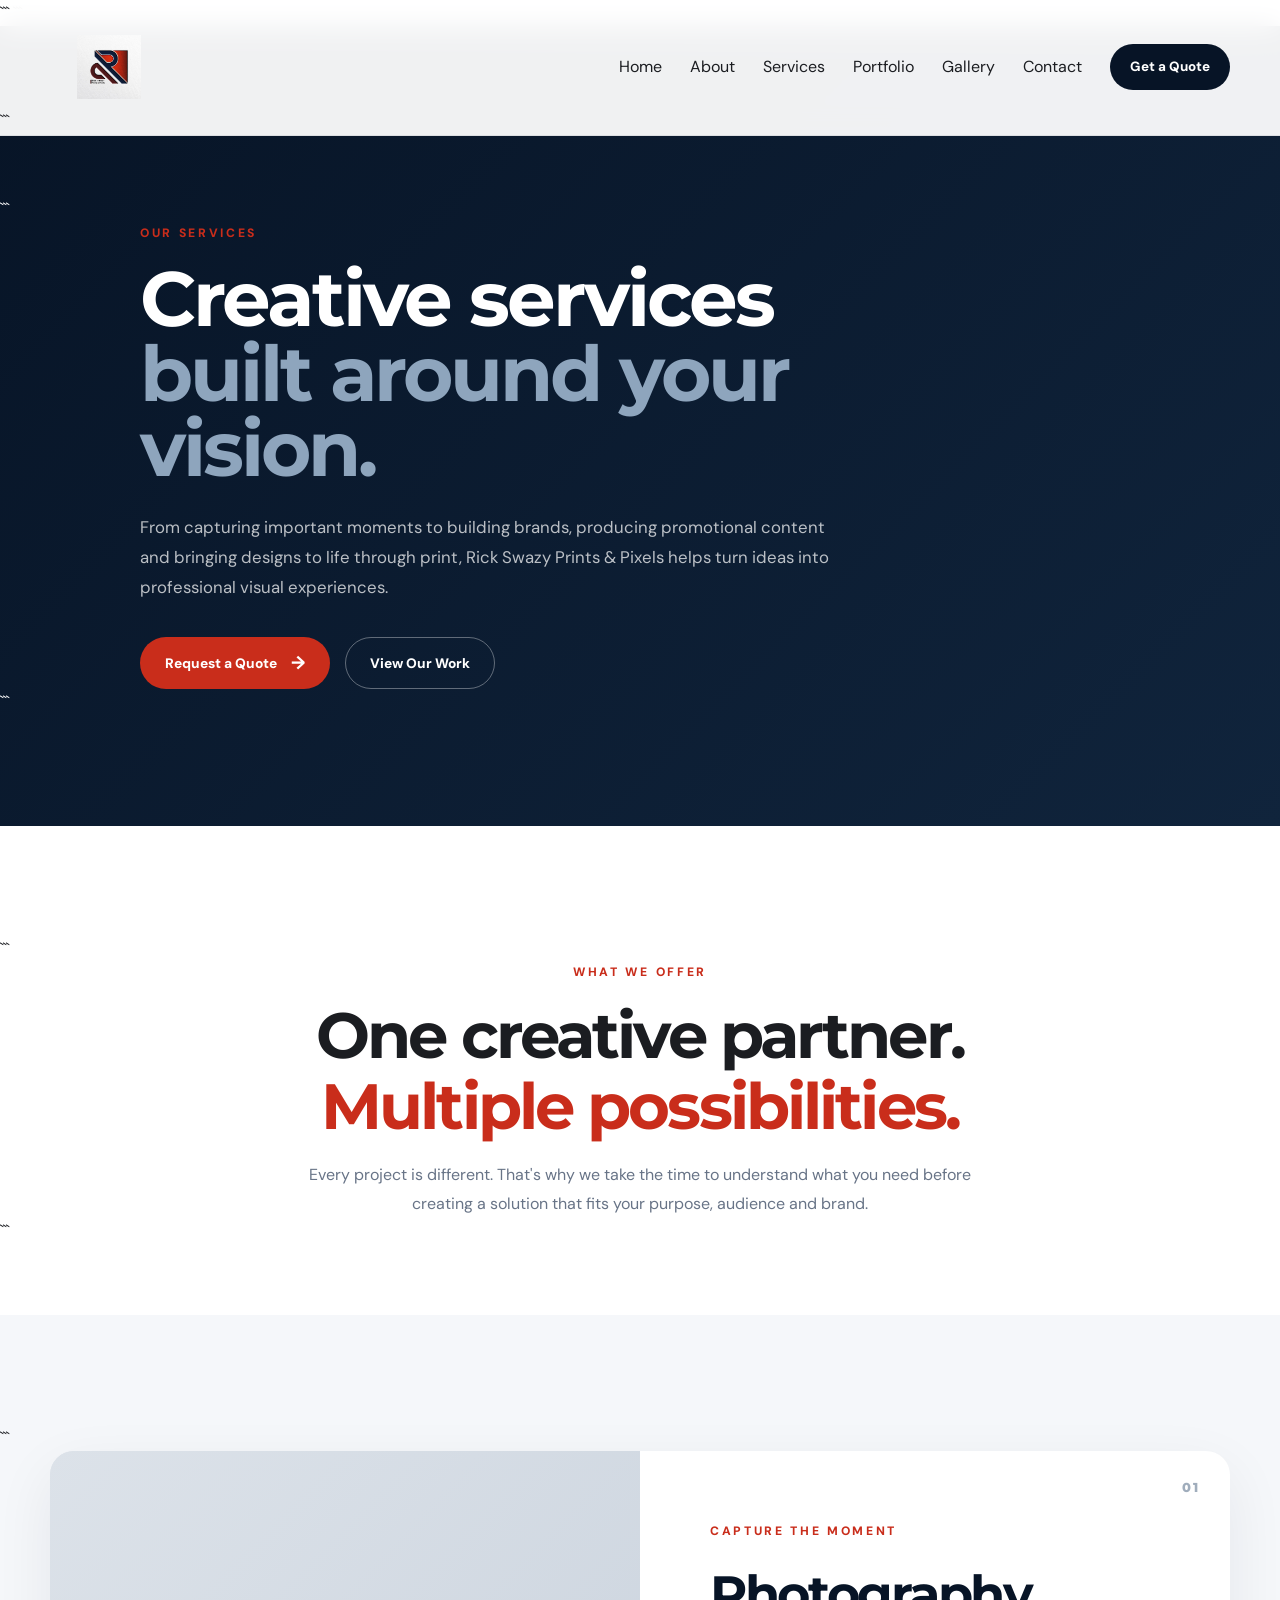
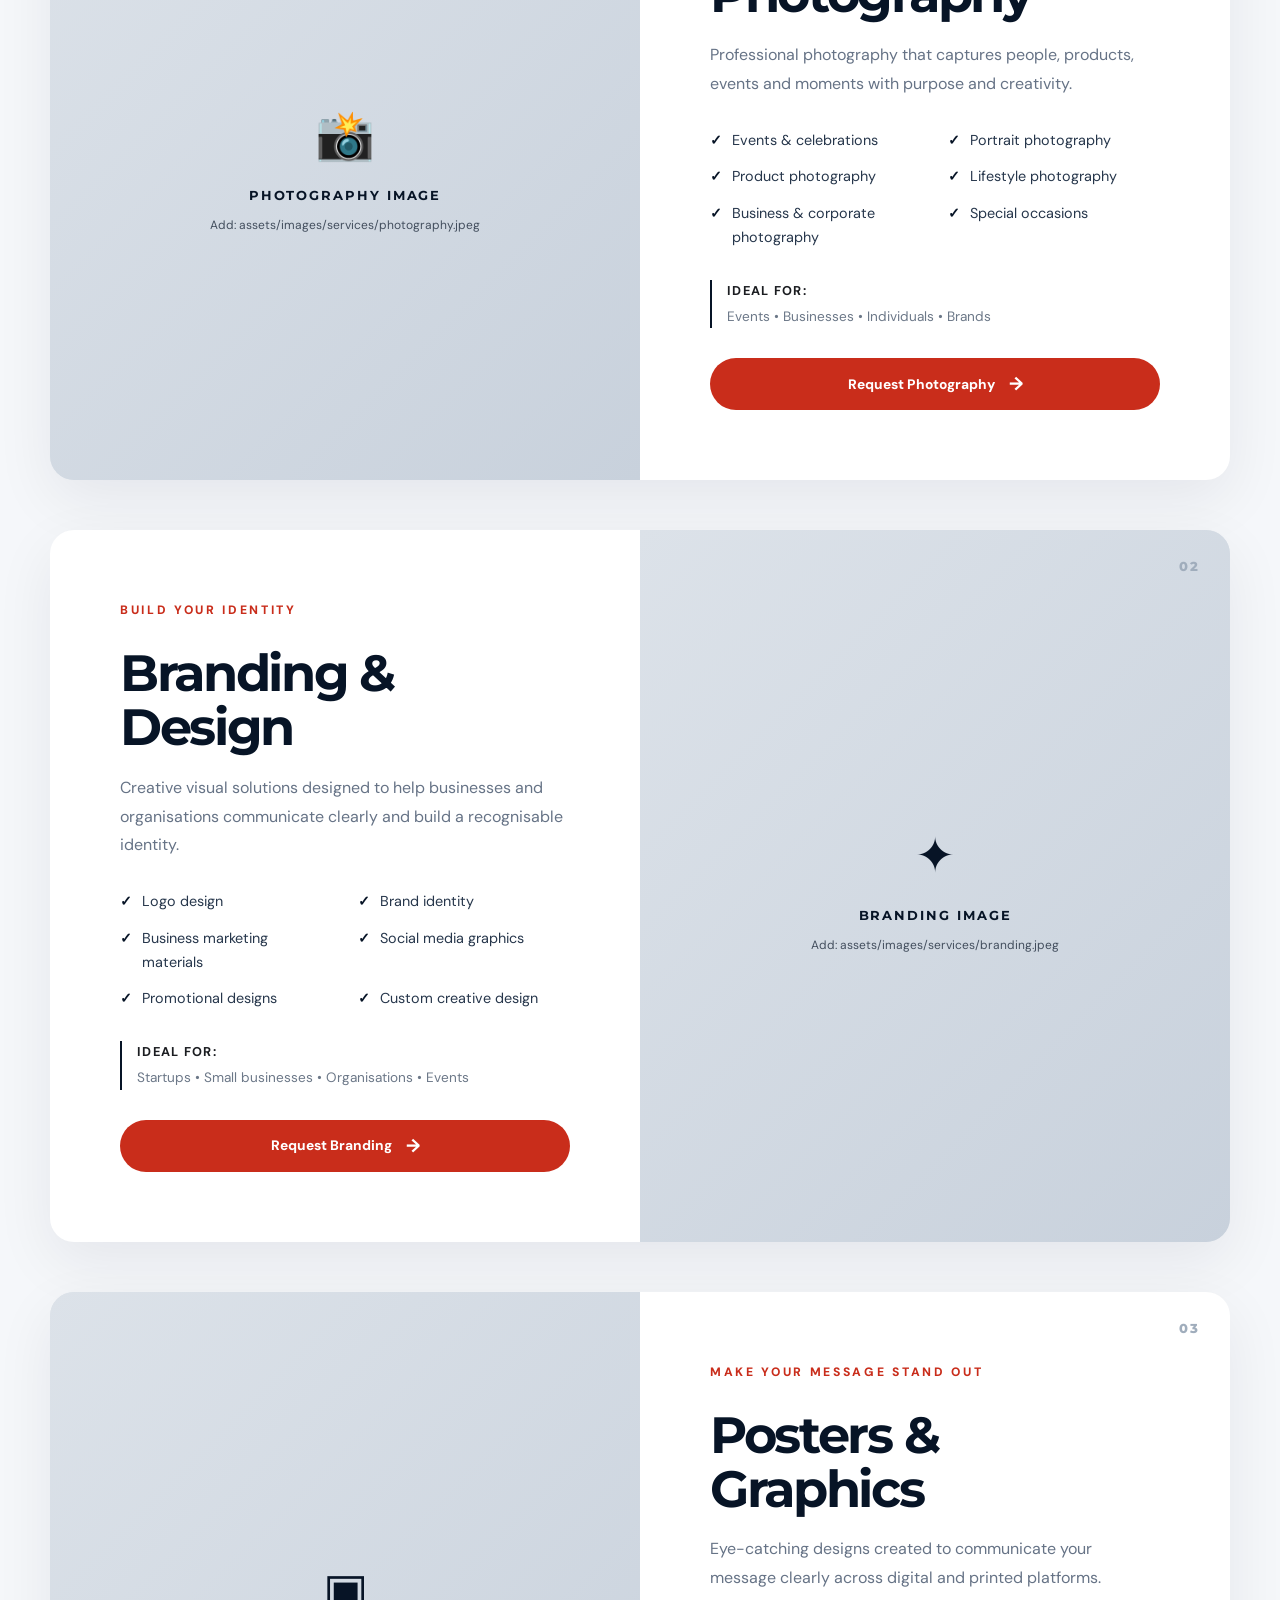
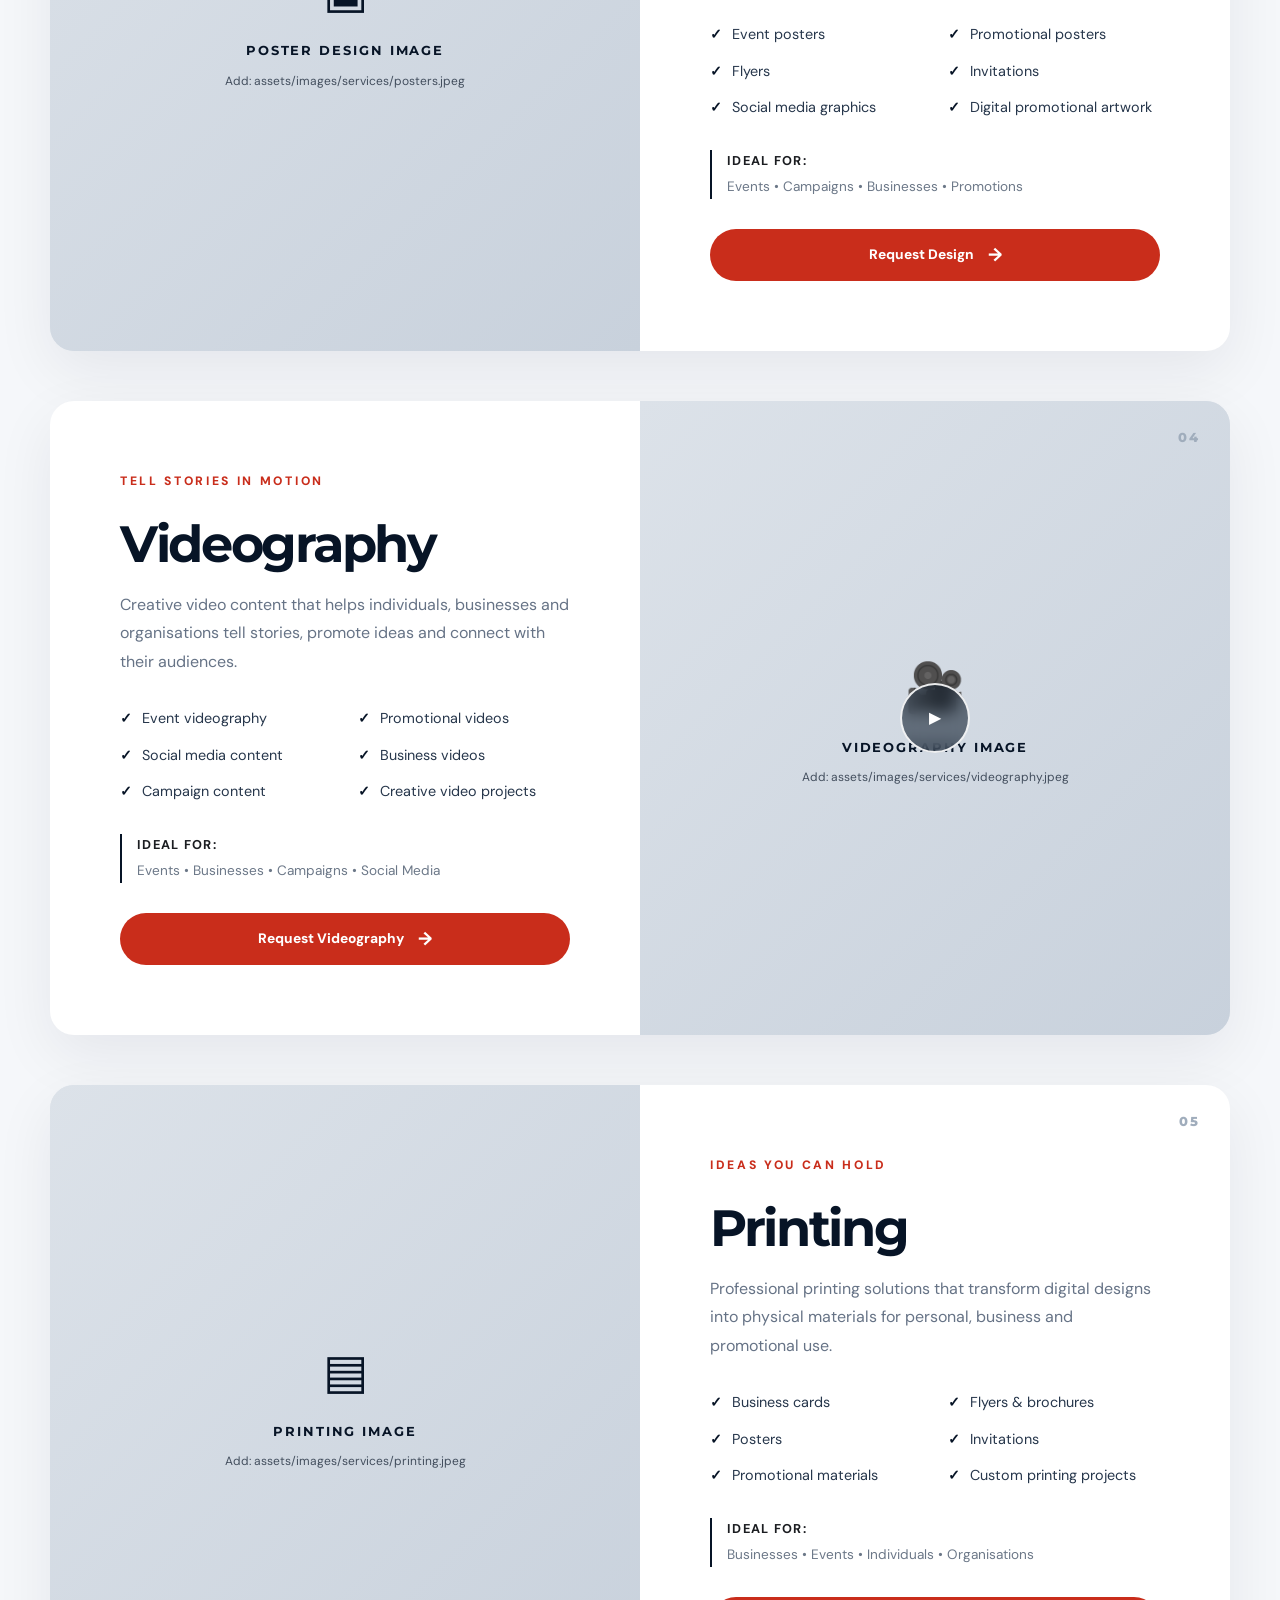
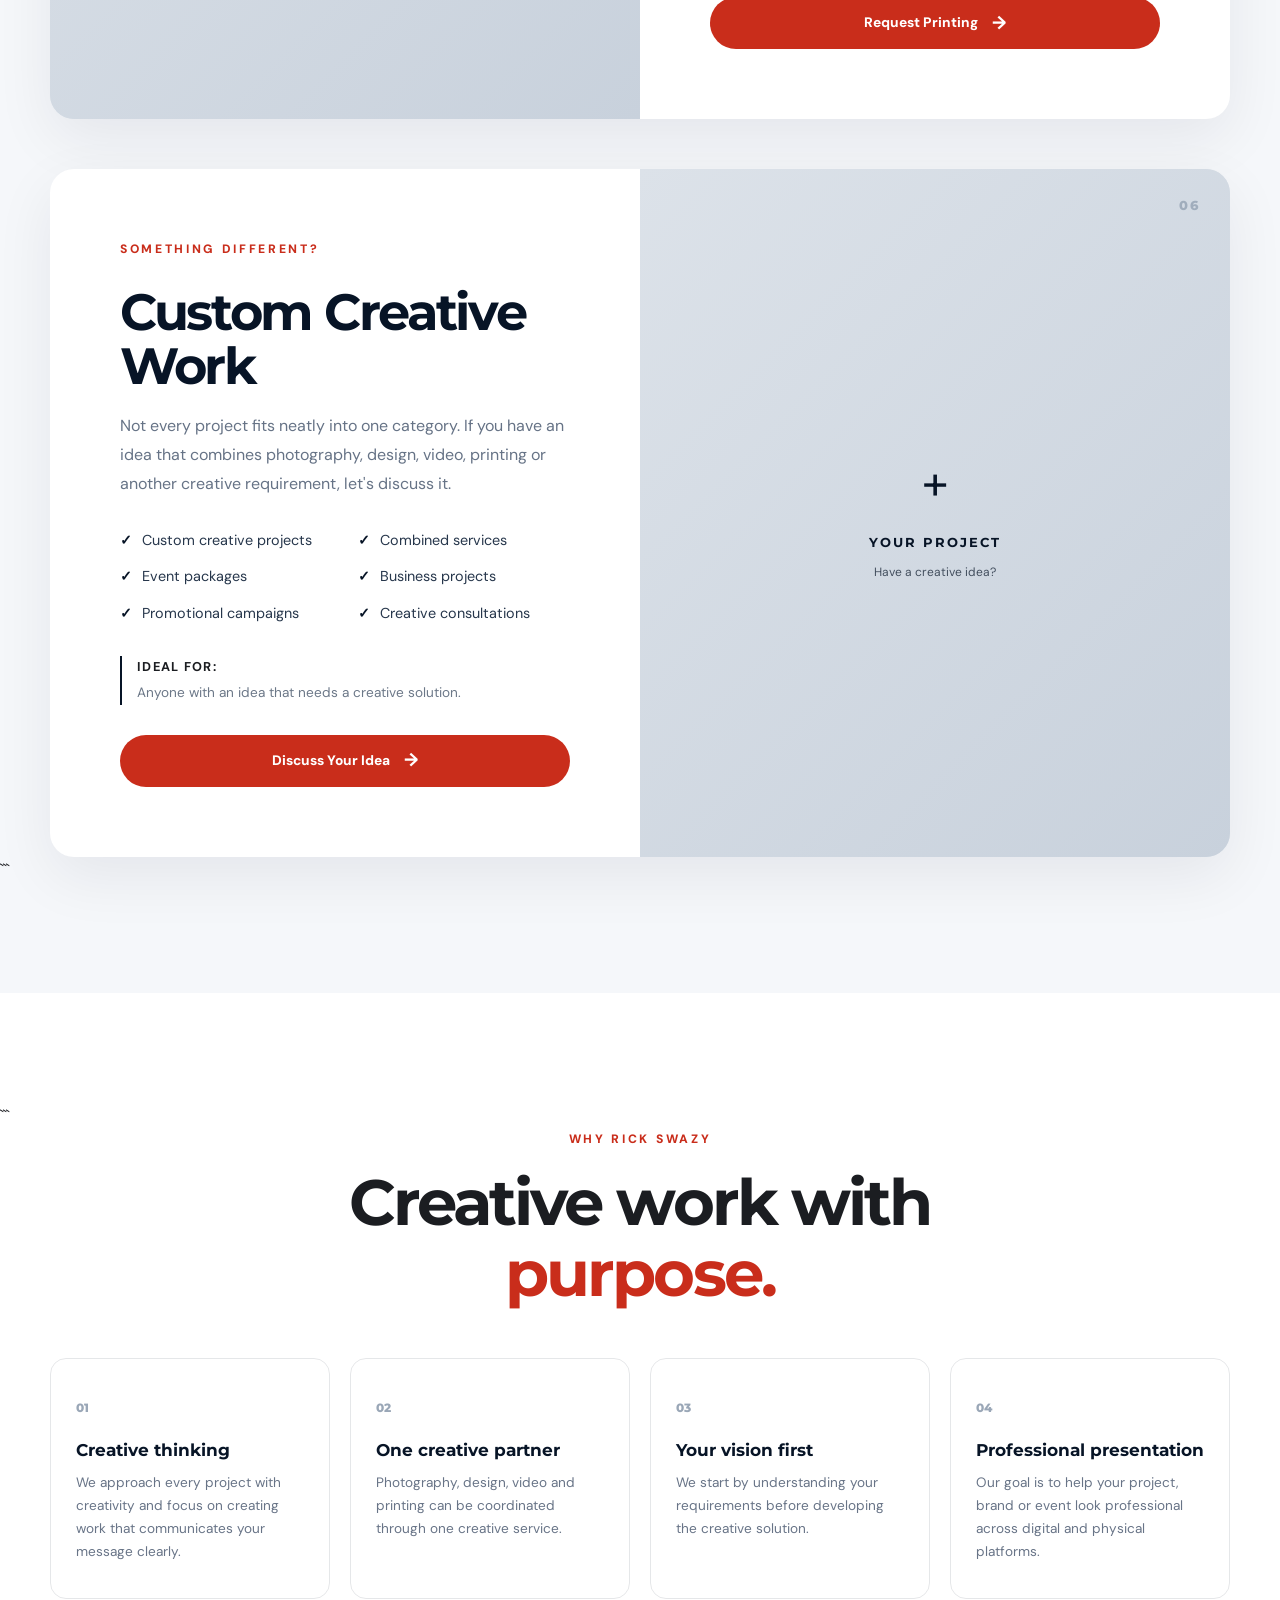
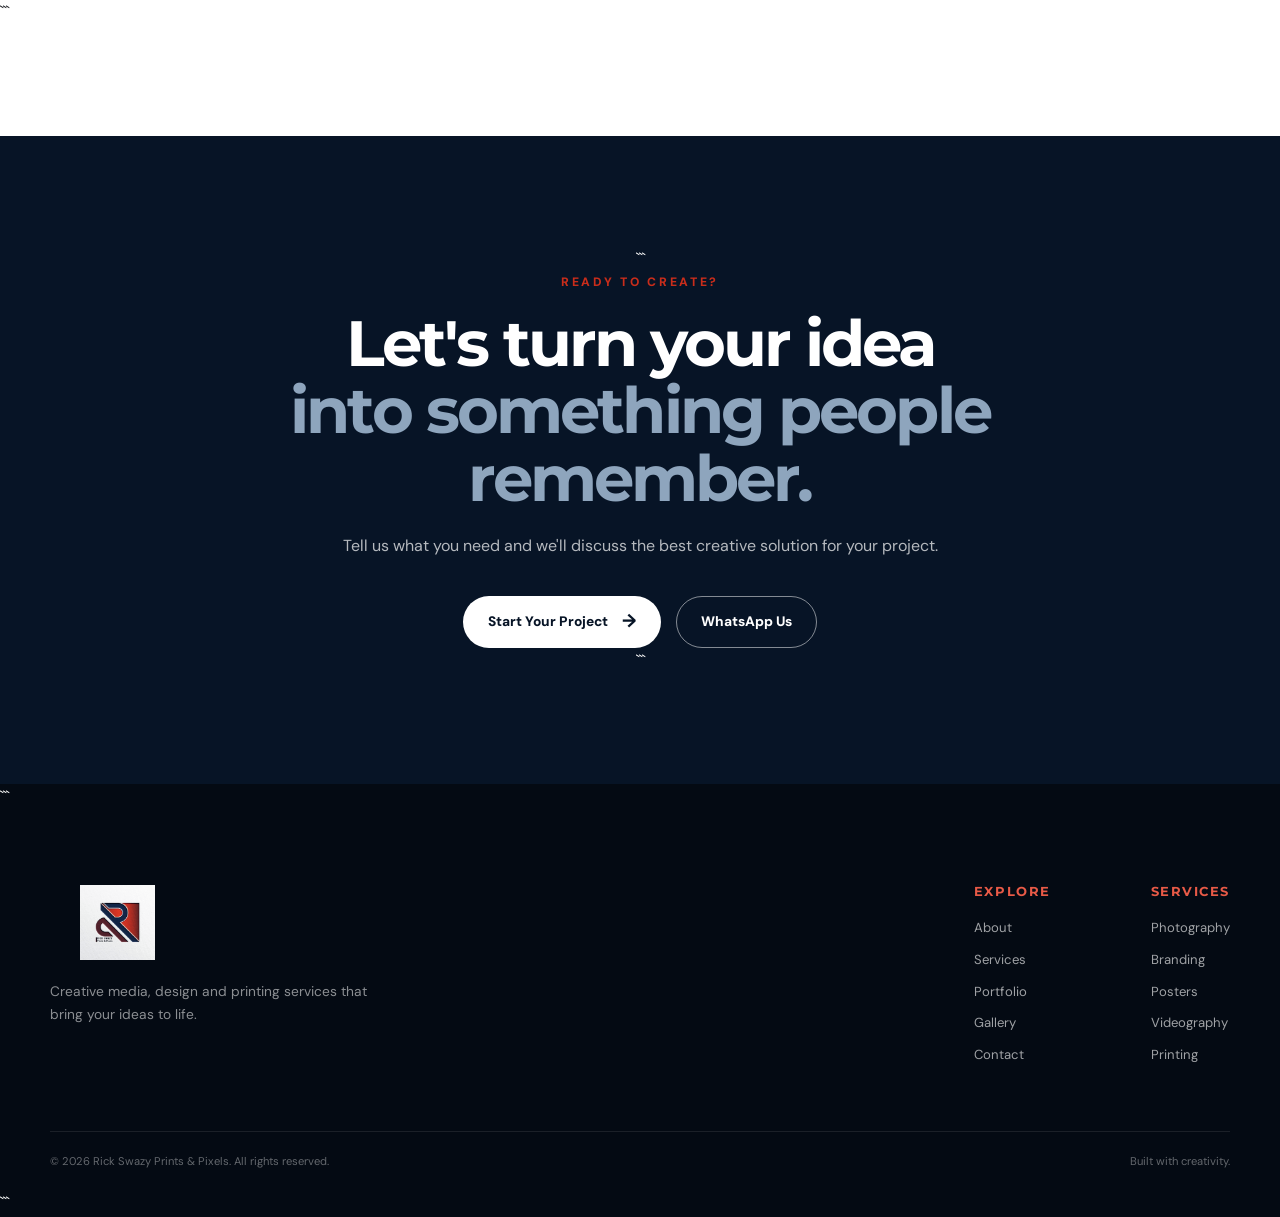
==== services.html @ 6136f41d "Initial Rick Swazy Prints and Pixels website" ====
<!DOCTYPE html>

<html lang="en">

<head>

```
<meta charset="UTF-8">

<meta name="viewport"
      content="width=device-width, initial-scale=1.0">

<meta name="description"
      content="Explore Rick Swazy Prints & Pixels photography, branding, graphic design, videography and professional printing services.">

<meta name="theme-color"
      content="#071426">

<title>
    Services | Rick Swazy Prints & Pixels
</title>


<link rel="preconnect"
      href="https://fonts.googleapis.com">

<link rel="preconnect"
      href="https://fonts.gstatic.com"
      crossorigin>


<link href="https://fonts.googleapis.com/css2?family=DM+Sans:wght@400;500;600;700&family=Montserrat:wght@500;600;700;800&display=swap"
      rel="stylesheet">


<link rel="stylesheet"
      href="../css/style.css">

<link rel="stylesheet"
      href="../css/responsive.css">

<link rel="stylesheet"
      href="../css/services.css">
```

</head>

<body>

<!-- =====================================================
     HEADER
====================================================== -->

<header class="site-header"
        id="siteHeader">

```
<div class="container nav-container">


    <a href="../index.html"
       class="brand"
       aria-label="Rick Swazy Prints and Pixels home">

        <img src="../assets/logo/rick-swazy-logo.jpg"
             alt="Rick Swazy Prints & Pixels logo">

    </a>


    <button class="menu-toggle"
            id="menuToggle"
            aria-label="Open navigation menu"
            aria-expanded="false"
            aria-controls="mainNav">

        <span></span>
        <span></span>
        <span></span>

    </button>


    <nav class="main-nav"
         id="mainNav">

        <a href="../index.html">
            Home
        </a>

        <a href="../index.html#about">
            About
        </a>

        <a href="services.html"
           class="active">
            Services
        </a>

        <a href="../index.html#portfolio">
            Portfolio
        </a>

        <a href="gallery.html">
            Gallery
        </a>

        <a href="../index.html#contact">
            Contact
        </a>

        <a href="../index.html#contact"
           class="nav-cta">
            Get a Quote
        </a>

    </nav>

</div>
```

</header>

<main>

<!-- =====================================================
     SERVICES HERO
====================================================== -->

<section class="services-page-hero">

```
<div class="container">

    <p class="eyebrow">
        OUR SERVICES
    </p>


    <h1>
        Creative services
        <span>built around your vision.</span>
    </h1>


    <p>
        From capturing important moments to building brands,
        producing promotional content and bringing designs
        to life through print, Rick Swazy Prints & Pixels
        helps turn ideas into professional visual experiences.
    </p>


    <div class="services-hero-actions">

        <a href="../index.html#contact"
           class="btn btn-primary">

            Request a Quote

            <span>→</span>

        </a>


        <a href="../index.html#portfolio"
           class="btn btn-outline">

            View Our Work

        </a>

    </div>

</div>
```

</section>

<!-- =====================================================
     SERVICES INTRO
====================================================== -->

<section class="services-intro section-padding">

```
<div class="container">

    <div class="section-heading centered reveal">

        <p class="eyebrow">
            WHAT WE OFFER
        </p>

        <h2>
            One creative partner.
            <span>Multiple possibilities.</span>
        </h2>

        <p class="services-intro-text">

            Every project is different. That's why we take the
            time to understand what you need before creating a
            solution that fits your purpose, audience and brand.

        </p>

    </div>

</div>
```

</section>

<!-- =====================================================
     DETAILED SERVICES
====================================================== -->

<section class="detailed-services section-padding">

```
<div class="container">


    <!-- =================================================
         PHOTOGRAPHY
    ================================================== -->

    <article class="detailed-service reveal"
             id="photography">

        <div class="detailed-service-image image-placeholder-box">

            <img src="../assets/images/services/photography.jpeg"
                 alt="Rick Swazy photography service"
                 onerror="this.style.display='none'; this.parentElement.classList.add('show-placeholder');">


            <div class="service-image-placeholder">

                <span>
                    📸
                </span>

                <strong>
                    PHOTOGRAPHY IMAGE
                </strong>

                <small>
                    Add: assets/images/services/photography.jpeg
                </small>

            </div>

        </div>


        <div class="detailed-service-content">

            <span class="service-number">
                01
            </span>


            <p class="eyebrow">
                CAPTURE THE MOMENT
            </p>


            <h2>
                Photography
            </h2>


            <p class="service-lead">
                Professional photography that captures
                people, products, events and moments with
                purpose and creativity.
            </p>


            <div class="service-features">

                <div>
                    <span>✓</span>
                    Events & celebrations
                </div>

                <div>
                    <span>✓</span>
                    Portrait photography
                </div>

                <div>
                    <span>✓</span>
                    Product photography
                </div>

                <div>
                    <span>✓</span>
                    Lifestyle photography
                </div>

                <div>
                    <span>✓</span>
                    Business & corporate photography
                </div>

                <div>
                    <span>✓</span>
                    Special occasions
                </div>

            </div>


            <div class="service-examples">

                <strong>
                    Ideal for:
                </strong>

                <span>
                    Events • Businesses • Individuals • Brands
                </span>

            </div>


            <a href="../index.html#contact"
               class="btn btn-primary service-request"
               data-service="Photography">

                Request Photography

                <span>→</span>

            </a>

        </div>

    </article>


    <!-- =================================================
         BRANDING
    ================================================== -->

    <article class="detailed-service detailed-service-reverse reveal"
             id="branding">

        <div class="detailed-service-image image-placeholder-box">

            <img src="../assets/images/services/branding.jpeg"
                 alt="Rick Swazy branding and design service"
                 onerror="this.style.display='none'; this.parentElement.classList.add('show-placeholder');">


            <div class="service-image-placeholder">

                <span>
                    ✦
                </span>

                <strong>
                    BRANDING IMAGE
                </strong>

                <small>
                    Add: assets/images/services/branding.jpeg
                </small>

            </div>

        </div>


        <div class="detailed-service-content">

            <span class="service-number">
                02
            </span>


            <p class="eyebrow">
                BUILD YOUR IDENTITY
            </p>


            <h2>
                Branding & Design
            </h2>


            <p class="service-lead">

                Creative visual solutions designed to help
                businesses and organisations communicate
                clearly and build a recognisable identity.

            </p>


            <div class="service-features">

                <div>
                    <span>✓</span>
                    Logo design
                </div>

                <div>
                    <span>✓</span>
                    Brand identity
                </div>

                <div>
                    <span>✓</span>
                    Business marketing materials
                </div>

                <div>
                    <span>✓</span>
                    Social media graphics
                </div>

                <div>
                    <span>✓</span>
                    Promotional designs
                </div>

                <div>
                    <span>✓</span>
                    Custom creative design
                </div>

            </div>


            <div class="service-examples">

                <strong>
                    Ideal for:
                </strong>

                <span>
                    Startups • Small businesses • Organisations • Events
                </span>

            </div>


            <a href="../index.html#contact"
               class="btn btn-primary service-request"
               data-service="Branding & Design">

                Request Branding

                <span>→</span>

            </a>

        </div>

    </article>


    <!-- =================================================
         POSTERS
    ================================================== -->

    <article class="detailed-service reveal"
             id="posters">

        <div class="detailed-service-image image-placeholder-box">

            <img src="../assets/images/services/posters.jpeg"
                 alt="Rick Swazy poster and graphic design service"
                 onerror="this.style.display='none'; this.parentElement.classList.add('show-placeholder');">


            <div class="service-image-placeholder">

                <span>
                    ▣
                </span>

                <strong>
                    POSTER DESIGN IMAGE
                </strong>

                <small>
                    Add: assets/images/services/posters.jpeg
                </small>

            </div>

        </div>


        <div class="detailed-service-content">

            <span class="service-number">
                03
            </span>


            <p class="eyebrow">
                MAKE YOUR MESSAGE STAND OUT
            </p>


            <h2>
                Posters & Graphics
            </h2>


            <p class="service-lead">

                Eye-catching designs created to communicate
                your message clearly across digital and
                printed platforms.

            </p>


            <div class="service-features">

                <div>
                    <span>✓</span>
                    Event posters
                </div>

                <div>
                    <span>✓</span>
                    Promotional posters
                </div>

                <div>
                    <span>✓</span>
                    Flyers
                </div>

                <div>
                    <span>✓</span>
                    Invitations
                </div>

                <div>
                    <span>✓</span>
                    Social media graphics
                </div>

                <div>
                    <span>✓</span>
                    Digital promotional artwork
                </div>

            </div>


            <div class="service-examples">

                <strong>
                    Ideal for:
                </strong>

                <span>
                    Events • Campaigns • Businesses • Promotions
                </span>

            </div>


            <a href="../index.html#contact"
               class="btn btn-primary service-request"
               data-service="Posters & Graphics">

                Request Design

                <span>→</span>

            </a>

        </div>

    </article>


    <!-- =================================================
         VIDEOGRAPHY
    ================================================== -->

    <article class="detailed-service detailed-service-reverse reveal"
             id="videography">

        <div class="detailed-service-image image-placeholder-box">

            <img src="../assets/images/services/videography.jpeg"
                 alt="Rick Swazy videography service"
                 onerror="this.style.display='none'; this.parentElement.classList.add('show-placeholder');">


            <div class="service-image-placeholder">

                <span>
                    🎥
                </span>

                <strong>
                    VIDEOGRAPHY IMAGE
                </strong>

                <small>
                    Add: assets/images/services/videography.jpeg
                </small>

            </div>


            <div class="service-video-badge">
                ▶
            </div>

        </div>


        <div class="detailed-service-content">

            <span class="service-number">
                04
            </span>


            <p class="eyebrow">
                TELL STORIES IN MOTION
            </p>


            <h2>
                Videography
            </h2>


            <p class="service-lead">

                Creative video content that helps individuals,
                businesses and organisations tell stories,
                promote ideas and connect with their audiences.

            </p>


            <div class="service-features">

                <div>
                    <span>✓</span>
                    Event videography
                </div>

                <div>
                    <span>✓</span>
                    Promotional videos
                </div>

                <div>
                    <span>✓</span>
                    Social media content
                </div>

                <div>
                    <span>✓</span>
                    Business videos
                </div>

                <div>
                    <span>✓</span>
                    Campaign content
                </div>

                <div>
                    <span>✓</span>
                    Creative video projects
                </div>

            </div>


            <div class="service-examples">

                <strong>
                    Ideal for:
                </strong>

                <span>
                    Events • Businesses • Campaigns • Social Media
                </span>

            </div>


            <a href="../index.html#contact"
               class="btn btn-primary service-request"
               data-service="Videography">

                Request Videography

                <span>→</span>

            </a>

        </div>

    </article>


    <!-- =================================================
         PRINTING
    ================================================== -->

    <article class="detailed-service reveal"
             id="printing">

        <div class="detailed-service-image image-placeholder-box">

            <img src="../assets/images/services/printing.jpeg"
                 alt="Rick Swazy professional printing service"
                 onerror="this.style.display='none'; this.parentElement.classList.add('show-placeholder');">


            <div class="service-image-placeholder">

                <span>
                    ▤
                </span>

                <strong>
                    PRINTING IMAGE
                </strong>

                <small>
                    Add: assets/images/services/printing.jpeg
                </small>

            </div>

        </div>


        <div class="detailed-service-content">

            <span class="service-number">
                05
            </span>


            <p class="eyebrow">
                IDEAS YOU CAN HOLD
            </p>


            <h2>
                Printing
            </h2>


            <p class="service-lead">

                Professional printing solutions that transform
                digital designs into physical materials for
                personal, business and promotional use.

            </p>


            <div class="service-features">

                <div>
                    <span>✓</span>
                    Business cards
                </div>

                <div>
                    <span>✓</span>
                    Flyers & brochures
                </div>

                <div>
                    <span>✓</span>
                    Posters
                </div>

                <div>
                    <span>✓</span>
                    Invitations
                </div>

                <div>
                    <span>✓</span>
                    Promotional materials
                </div>

                <div>
                    <span>✓</span>
                    Custom printing projects
                </div>

            </div>


            <div class="service-examples">

                <strong>
                    Ideal for:
                </strong>

                <span>
                    Businesses • Events • Individuals • Organisations
                </span>

            </div>


            <a href="../index.html#contact"
               class="btn btn-primary service-request"
               data-service="Printing">

                Request Printing

                <span>→</span>

            </a>

        </div>

    </article>


    <!-- =================================================
         CUSTOM CREATIVE
    ================================================== -->

    <article class="detailed-service detailed-service-reverse reveal"
             id="custom">

        <div class="detailed-service-image image-placeholder-box">

            <div class="service-image-placeholder permanent">

                <span>
                    +
                </span>

                <strong>
                    YOUR PROJECT
                </strong>

                <small>
                    Have a creative idea?
                </small>

            </div>

        </div>


        <div class="detailed-service-content">

            <span class="service-number">
                06
            </span>


            <p class="eyebrow">
                SOMETHING DIFFERENT?
            </p>


            <h2>
                Custom Creative Work
            </h2>


            <p class="service-lead">

                Not every project fits neatly into one category.
                If you have an idea that combines photography,
                design, video, printing or another creative
                requirement, let's discuss it.

            </p>


            <div class="service-features">

                <div>
                    <span>✓</span>
                    Custom creative projects
                </div>

                <div>
                    <span>✓</span>
                    Combined services
                </div>

                <div>
                    <span>✓</span>
                    Event packages
                </div>

                <div>
                    <span>✓</span>
                    Business projects
                </div>

                <div>
                    <span>✓</span>
                    Promotional campaigns
                </div>

                <div>
                    <span>✓</span>
                    Creative consultations
                </div>

            </div>


            <div class="service-examples">

                <strong>
                    Ideal for:
                </strong>

                <span>
                    Anyone with an idea that needs a creative solution.
                </span>

            </div>


            <a href="../index.html#contact"
               class="btn btn-primary service-request"
               data-service="Custom Creative Work">

                Discuss Your Idea

                <span>→</span>

            </a>

        </div>

    </article>

</div>
```

</section>

<!-- =====================================================
     WHY CHOOSE US
====================================================== -->

<section class="service-benefits section-padding">

```
<div class="container">


    <div class="section-heading centered reveal">

        <p class="eyebrow">
            WHY RICK SWAZY
        </p>

        <h2>
            Creative work with
            <span>purpose.</span>
        </h2>

    </div>


    <div class="benefits-grid">


        <div class="benefit-card reveal">

            <span>
                01
            </span>

            <h3>
                Creative thinking
            </h3>

            <p>
                We approach every project with creativity
                and focus on creating work that communicates
                your message clearly.
            </p>

        </div>


        <div class="benefit-card reveal delay-1">

            <span>
                02
            </span>

            <h3>
                One creative partner
            </h3>

            <p>
                Photography, design, video and printing can
                be coordinated through one creative service.
            </p>

        </div>


        <div class="benefit-card reveal delay-2">

            <span>
                03
            </span>

            <h3>
                Your vision first
            </h3>

            <p>
                We start by understanding your requirements
                before developing the creative solution.
            </p>

        </div>


        <div class="benefit-card reveal delay-3">

            <span>
                04
            </span>

            <h3>
                Professional presentation
            </h3>

            <p>
                Our goal is to help your project, brand or
                event look professional across digital and
                physical platforms.
            </p>

        </div>

    </div>

</div>
```

</section>

<!-- =====================================================
     SERVICE CTA
====================================================== -->

<section class="service-final-cta">

```
<div class="container">

    <p class="eyebrow">
        READY TO CREATE?
    </p>

    <h2>
        Let's turn your idea
        <span>into something people remember.</span>
    </h2>

    <p>
        Tell us what you need and we'll discuss the best
        creative solution for your project.
    </p>


    <div class="service-final-actions">

        <a href="../index.html#contact"
           class="btn btn-light">

            Start Your Project

            <span>
                →
            </span>

        </a>


        <a href="https://wa.me/27712388484"
           class="btn btn-outline-light"
           target="_blank"
           rel="noopener noreferrer">

            WhatsApp Us

        </a>

    </div>

</div>
```

</section>

</main>

<!-- =====================================================
     FOOTER
====================================================== -->

<footer class="site-footer">

```
<div class="container footer-top">


    <div class="footer-brand">

        <img src="../assets/logo/rick-swazy-logo.jpg"
             alt="Rick Swazy Prints & Pixels logo">

        <p>
            Creative media, design and printing services
            that bring your ideas to life.
        </p>

    </div>


    <div class="footer-links">


        <div>

            <h4>
                Explore
            </h4>

            <a href="../index.html#about">
                About
            </a>

            <a href="services.html">
                Services
            </a>

            <a href="../index.html#portfolio">
                Portfolio
            </a>

            <a href="gallery.html">
                Gallery
            </a>

            <a href="../index.html#contact">
                Contact
            </a>

        </div>


        <div>

            <h4>
                Services
            </h4>

            <a href="#photography">
                Photography
            </a>

            <a href="#branding">
                Branding
            </a>

            <a href="#posters">
                Posters
            </a>

            <a href="#videography">
                Videography
            </a>

            <a href="#printing">
                Printing
            </a>

        </div>

    </div>

</div>


<div class="container footer-bottom">

    <p>
        ©
        <span id="currentYear"></span>
        Rick Swazy Prints & Pixels.
        All rights reserved.
    </p>

    <p>
        Built with creativity.
    </p>

</div>
```

</footer>

<!-- =====================================================
     JAVASCRIPT
====================================================== -->

<script src="../js/main.js"></script>

<script src="../js/services.js"></script>

</body>

</html>
---- css/style.css ----
/* =========================================================
   RICK SWAZY PRINTS & PIXELS
   Stage 1 — Main stylesheet
   ========================================================= */

:root {
    --navy: #071426;
    --navy-soft: #0d1f36;
    --red: #c92d1b;
    --red-bright: #e43a24;
    --burgundy: #5c1118;
    --white: #ffffff;
    --off-white: #f7f7f5;
    --light: #ececea;
    --text: #1b1d21;
    --muted: #69707a;
    --border: rgba(7, 20, 38, 0.12);
    --shadow: 0 18px 50px rgba(7, 20, 38, 0.10);
    --radius: 18px;
    --container: 1180px;
    --transition: 300ms ease;
}


/* =========================================================
   RESET
   ========================================================= */

* {
    margin: 0;
    padding: 0;
    box-sizing: border-box;
}

html {
    scroll-behavior: smooth;
    scroll-padding-top: 88px;
}

body {
    font-family: "DM Sans", sans-serif;
    color: var(--text);
    background: var(--white);
    line-height: 1.65;
    overflow-x: hidden;
}

body.menu-open {
    overflow: hidden;
}

a {
    color: inherit;
    text-decoration: none;
}

button,
input,
select,
textarea {
    font: inherit;
}

button {
    cursor: pointer;
}

img {
    display: block;
    max-width: 100%;
}

.container {
    width: min(calc(100% - 48px), var(--container));
    margin-inline: auto;
}

.section-padding {
    padding: 110px 0;
}


/* =========================================================
   TYPOGRAPHY
   ========================================================= */

.eyebrow {
    color: var(--red);
    font-size: 0.76rem;
    font-weight: 800;
    letter-spacing: 0.22em;
    text-transform: uppercase;
    margin-bottom: 18px;
}

h1,
h2,
h3,
h4 {
    font-family: "Montserrat", sans-serif;
    line-height: 1.1;
}

h2 {
    font-size: clamp(2.2rem, 5vw, 4rem);
    letter-spacing: -0.045em;
}

h2 span,
h1 span {
    color: var(--red);
}


/* =========================================================
   SCROLL REVEAL ANIMATION
   ========================================================= */

.reveal {
    opacity: 0;
    transform: translateY(24px);
    transition: opacity 700ms ease, transform 700ms ease;
}

.reveal.visible {
    opacity: 1;
    transform: translateY(0);
}

.delay-1 {
    transition-delay: 100ms;
}

.delay-2 {
    transition-delay: 200ms;
}

.delay-3 {
    transition-delay: 300ms;
}

.delay-4 {
    transition-delay: 400ms;
}


/* =========================================================
   HEADER
   ========================================================= */

.site-header {
    position: fixed;
    inset: 0 0 auto;
    z-index: 1000;
    background: rgba(255, 255, 255, 0.94);
    backdrop-filter: blur(14px);
    border-bottom: 1px solid rgba(7, 20, 38, 0.08);
    transition: box-shadow var(--transition);
}

.site-header.scrolled {
    box-shadow: 0 8px 30px rgba(7, 20, 38, 0.08);
}

.nav-container {
    min-height: 82px;
    display: flex;
    align-items: center;
    justify-content: space-between;
    gap: 28px;
}

.brand img {
    width: 118px;
    height: 64px;
    object-fit: contain;
    mix-blend-mode: multiply;
}

.main-nav {
    display: flex;
    align-items: center;
    gap: 28px;
}

.nav-link {
    position: relative;
    font-size: 0.88rem;
    font-weight: 700;
    color: var(--navy);
}

.nav-link::after {
    content: "";
    position: absolute;
    left: 0;
    bottom: -8px;
    width: 0;
    height: 2px;
    background: var(--red);
    transition: width var(--transition);
}

.nav-link:hover::after,
.nav-link.active::after {
    width: 100%;
}

.nav-cta {
    background: var(--navy);
    color: var(--white);
    padding: 12px 20px;
    border-radius: 999px;
    font-size: 0.84rem;
    font-weight: 800;
    transition: transform var(--transition), background var(--transition);
}

.nav-cta:hover {
    background: var(--red);
    transform: translateY(-2px);
}

.menu-toggle {
    display: none;
    width: 44px;
    height: 44px;
    border: 0;
    background: transparent;
}

.menu-toggle span {
    display: block;
    width: 25px;
    height: 2px;
    margin: 5px auto;
    background: var(--navy);
    transition: var(--transition);
}


/* =========================================================
   HERO
   ========================================================= */

.hero {
    min-height: 100vh;
    min-height: 100svh;
    position: relative;
    display: flex;
    align-items: center;
    overflow: hidden;
    color: var(--white);

    background:
        radial-gradient(
            circle at 85% 30%,
            rgba(201, 45, 27, 0.30),
            transparent 28%
        ),
        radial-gradient(
            circle at 72% 80%,
            rgba(92, 17, 24, 0.40),
            transparent 30%
        ),
        linear-gradient(
            120deg,
            #040a13 0%,
            #071426 52%,
            #0e2039 100%
        );
}


/* Hero image container */
.hero-image-placeholder {
    position: absolute;
    inset: 0;
    z-index: 0;
    overflow: hidden;
}

.hero-image-placeholder .hero-image {
    width: 100%;
    height: 100%;
    max-width: none;
    object-fit: cover;
    object-position: center;
}


/* Hero image dark overlay */
.hero-image-placeholder::after {
    content: "";
    position: absolute;
    inset: 0;

    background:
        linear-gradient(
            90deg,
            rgba(4, 10, 19, 0.94) 0%,
            rgba(7, 20, 38, 0.78) 45%,
            rgba(7, 20, 38, 0.45) 100%
        );
}


/* Hero fallback background */
.hero-image-placeholder.show-placeholder {
    background:
        radial-gradient(
            circle at 80% 30%,
            rgba(201, 45, 27, 0.30),
            transparent 28%
        ),
        radial-gradient(
            circle at 70% 80%,
            rgba(92, 17, 24, 0.40),
            transparent 30%
        ),
        linear-gradient(
            120deg,
            #040a13 0%,
            #071426 55%,
            #0e2039 100%
        );
}


/* Placeholder content */
.image-placeholder-content {
    display: none;
}

.hero-image-placeholder.show-placeholder
.image-placeholder-content {
    position: absolute;
    inset: 0;
    z-index: 2;

    display: flex;
    flex-direction: column;
    align-items: center;
    justify-content: center;

    gap: 10px;

    color: rgba(255, 255, 255, 0.35);
    text-align: center;
    pointer-events: none;
}

.image-placeholder-icon {
    font-size: 2.5rem;
    opacity: 0.7;
}

.image-placeholder-content strong {
    font-family: "Montserrat", sans-serif;
    font-size: 0.8rem;
    letter-spacing: 0.16em;
}

.image-placeholder-content small {
    font-size: 0.7rem;
    color: rgba(255, 255, 255, 0.45);
}


/* Hero grid decoration */
.hero::before {
    content: "";
    position: absolute;
    inset: 0;

    background-image:
        linear-gradient(
            rgba(255,255,255,0.025) 1px,
            transparent 1px
        ),
        linear-gradient(
            90deg,
            rgba(255,255,255,0.025) 1px,
            transparent 1px
        );

    background-size: 55px 55px;

    mask-image: linear-gradient(
        to right,
        black,
        transparent
    );

    z-index: 1;
}


/* Hero circular decoration */
.hero-overlay {
    position: absolute;
    width: 48vw;
    height: 48vw;
    right: -15vw;
    top: 10%;

    border: 1px solid rgba(255,255,255,0.08);
    border-radius: 50%;

    box-shadow:
        0 0 0 80px rgba(255,255,255,0.015),
        0 0 0 160px rgba(255,255,255,0.01);

    z-index: 1;
}


/* Hero shapes */
.hero-shape {
    position: absolute;
    opacity: 0.9;
    transform: rotate(45deg);
    z-index: 1;
}

.hero-shape-one {
    width: 250px;
    height: 250px;
    right: 10%;
    bottom: -110px;

    background:
        linear-gradient(
            135deg,
            transparent 50%,
            rgba(201,45,27,0.25) 50%
        );
}

.hero-shape-two {
    width: 180px;
    height: 180px;
    right: 28%;
    top: 18%;

    border: 1px solid rgba(255,255,255,0.09);
}


/* Hero content */
.hero-content {
    position: relative;
    z-index: 2;
    padding-top: 70px;
    max-width: 780px;
}

.hero .eyebrow {
    color: #e85a47;
}

.hero h1 {
    font-size: clamp(3.3rem, 8vw, 7.2rem);
    letter-spacing: -0.065em;
    margin-bottom: 26px;
}

.hero h1 span {
    color: #e34a36;
}

.hero-text {
    max-width: 630px;
    color: rgba(255,255,255,0.74);
    font-size: clamp(1rem, 2vw, 1.18rem);
    margin-bottom: 36px;
}

.hero-actions {
    display: flex;
    flex-wrap: wrap;
    gap: 14px;
}


/* Buttons */
.btn {
    display: inline-flex;
    align-items: center;
    justify-content: center;
    gap: 14px;

    min-height: 52px;
    padding: 0 24px;

    border: 1px solid transparent;
    border-radius: 999px;

    font-size: 0.86rem;
    font-weight: 800;

    transition:
        transform var(--transition),
        background var(--transition),
        color var(--transition);
}

.btn span {
    font-size: 1.15rem;
    transition: transform var(--transition);
}

.btn:hover span {
    transform: translateX(4px);
}

.btn:hover {
    transform: translateY(-3px);
}

.btn-primary {
    background: var(--red);
    color: var(--white);
}

.btn-primary:hover {
    background: var(--red-bright);
}

.btn-outline {
    color: var(--white);
    border-color: rgba(255,255,255,0.35);
}

.btn-outline:hover {
    background: var(--white);
    color: var(--navy);
}


/* Hero services */
.hero-services {
    display: flex;
    flex-wrap: wrap;
    gap: 12px 24px;

    margin-top: 65px;

    color: rgba(255,255,255,0.54);
    font-size: 0.75rem;
    font-weight: 700;

    letter-spacing: 0.06em;
    text-transform: uppercase;
}

.hero-services span:not(:last-child)::after {
    content: "•";
    margin-left: 24px;
    color: var(--red);
}


/* Scroll indicator */
.scroll-indicator {
    position: absolute;
    z-index: 2;

    bottom: 32px;
    right: 42px;

    display: flex;
    align-items: center;
    gap: 12px;

    color: rgba(255,255,255,0.5);

    font-size: 0.72rem;
    text-transform: uppercase;
    letter-spacing: 0.16em;

    writing-mode: vertical-rl;
}

.scroll-indicator span {
    width: 1px;
    height: 55px;
    background: rgba(255,255,255,0.35);
}


/* =========================================================
   INTRO / ABOUT
   ========================================================= */

.intro {
    background: var(--white);
}

.two-column {
    display: grid;
    grid-template-columns: 0.9fr 1.1fr;
    gap: 100px;
    align-items: start;
}


/* About image */
.about-image-placeholder {
    position: relative;

    min-height: 500px;

    border-radius: var(--radius);
    overflow: hidden;

    background:
        linear-gradient(
            135deg,
            #071426,
            #c92d1b
        );
}

.about-image-placeholder img {
    width: 100%;
    height: 100%;
    min-height: 500px;
    object-fit: cover;
    object-position: center;
}

.about-image-placeholder.show-placeholder {
    display: flex;
    align-items: center;
    justify-content: center;
}

.about-image-placeholder.show-placeholder
.image-placeholder-content {
    display: flex;

    flex-direction: column;
    align-items: center;
    justify-content: center;

    gap: 10px;

    width: 100%;
    height: 100%;

    color: rgba(255,255,255,0.55);
    text-align: center;
}

.about-image-placeholder .image-placeholder-icon {
    font-size: 2.8rem;
}

.about-image-placeholder
.image-placeholder-content strong {
    color: var(--white);
}

.about-image-placeholder
.image-placeholder-content small {
    color: rgba(255,255,255,0.55);
}


/* About layout positioning */
.intro .about-image-placeholder {
    grid-column: 1;
    grid-row: 1 / span 2;
}

.intro .section-heading {
    grid-column: 2;
    grid-row: 1;
}

.intro .intro-copy {
    grid-column: 2;
    grid-row: 2;
}


.intro-copy {
    max-width: 650px;
    color: var(--muted);
    font-size: 1.05rem;
}

.intro-copy p + p {
    margin-top: 18px;
}

.intro-copy strong {
    color: var(--navy);
}

.text-link {
    display: inline-flex;
    align-items: center;
    gap: 12px;

    margin-top: 30px;

    color: var(--navy);
    font-weight: 800;

    border-bottom: 2px solid var(--red);
    padding-bottom: 5px;
}

.text-link span {
    color: var(--red);
}


/* =========================================================
   SERVICES
   ========================================================= */

.services {
    background: var(--off-white);
}

.section-top {
    display: flex;
    align-items: end;
    justify-content: space-between;

    gap: 50px;
    margin-bottom: 55px;
}

.section-description {
    max-width: 420px;
    color: var(--muted);
}

.services-grid {
    display: grid;
    grid-template-columns: repeat(3, 1fr);
    gap: 18px;
}

.service-card {
    position: relative;

    min-height: 340px;
    padding: 34px;

    background: var(--white);

    border: 1px solid var(--border);
    border-radius: var(--radius);

    overflow: hidden;

    transition:
        transform var(--transition),
        box-shadow var(--transition);
}

.service-card:hover {
    transform: translateY(-7px);
    box-shadow: var(--shadow);
}

.service-card.featured {
    background: var(--navy);
    color: var(--white);
}

.service-card-dark {
    background: var(--burgundy);
    color: var(--white);
}

.service-number {
    position: absolute;

    top: 26px;
    right: 30px;

    font-size: 0.72rem;
    font-weight: 800;

    color: var(--muted);
}

.service-card.featured .service-number,
.service-card-dark .service-number {
    color: rgba(255,255,255,0.45);
}

.service-icon {
    width: 50px;
    height: 50px;

    display: grid;
    place-items: center;

    margin-bottom: 55px;

    border-radius: 12px;

    background: rgba(201,45,27,0.10);
    color: var(--red);

    font-size: 1.25rem;
}

.service-card h3 {
    font-size: 1.35rem;
    margin-bottom: 12px;
}

.service-card p {
    color: var(--muted);
    font-size: 0.9rem;
}

.service-card.featured p,
.service-card-dark p {
    color: rgba(255,255,255,0.67);
}

.card-link {
    position: absolute;

    left: 34px;
    bottom: 30px;

    font-size: 0.78rem;
    font-weight: 800;
}

.card-link span {
    margin-left: 8px;
    color: var(--red);
}


/* =========================================================
   PORTFOLIO
   ========================================================= */

.portfolio {
    background: var(--white);
}

.portfolio-filters {
    display: flex;
    flex-wrap: wrap;
    gap: 9px;
    margin-bottom: 35px;
}

.filter-btn {
    border: 1px solid var(--border);

    background: var(--white);
    color: var(--muted);

    padding: 10px 17px;

    border-radius: 999px;

    font-size: 0.76rem;
    font-weight: 800;

    transition: var(--transition);
}

.filter-btn:hover,
.filter-btn.active {
    background: var(--navy);
    color: var(--white);
    border-color: var(--navy);
}


/* Portfolio grid */
.portfolio-grid {
    display: grid;
    grid-template-columns: 1.2fr 0.8fr 0.8fr;
    gap: 16px;
}

.portfolio-item {
    min-height: 300px;

    border-radius: var(--radius);
    overflow: hidden;

    transition:
        opacity 250ms ease,
        transform 250ms ease;
}

.portfolio-item.hidden {
    display: none;
}

.portfolio-large {
    grid-row: span 2;
    min-height: 616px;
}

.portfolio-wide {
    grid-column: span 2;
}


/* Portfolio placeholder */
.portfolio-placeholder {
    height: 100%;
    min-height: 300px;

    padding: 32px;

    display: flex;
    align-items: end;

    position: relative;

    color: var(--white);

    overflow: hidden;

    transition: transform 500ms ease;
}

.portfolio-item:hover .portfolio-placeholder {
    transform: scale(1.03);
}


/* =========================================================
   PORTFOLIO IMAGE SLOTS
   ========================================================= */

.portfolio-placeholder.image-slot {
    padding: 0;
    background: var(--navy);
}


/* Actual portfolio image */
.portfolio-placeholder.image-slot > img {
    position: absolute;

    inset: 0;

    width: 100%;
    height: 100%;
    max-width: none;

    object-fit: cover;
    object-position: center;

    transition: transform 500ms ease;
}

.portfolio-item:hover
.portfolio-placeholder.image-slot > img {
    transform: scale(1.05);
}


/* Portfolio image dark gradient */
.portfolio-placeholder.image-slot::before {
    z-index: 1;

    width: 100%;
    height: 100%;

    right: auto;
    top: auto;

    border: 0;

    transform: none;

    background:
        linear-gradient(
            to top,
            rgba(4,10,19,0.92) 0%,
            rgba(4,10,19,0.45) 45%,
            rgba(4,10,19,0.05) 100%
        );
}

/* Portfolio placeholder text */
.portfolio-placeholder.image-slot
.image-placeholder-content {
    position: absolute;

    inset: 0;

    z-index: 2;

    display: none;

    align-items: center;
    justify-content: center;

    flex-direction: column;

    gap: 8px;

    text-align: center;

    color: rgba(255,255,255,0.45);

    pointer-events: none;
}


/* Show placeholder when image is missing */
.portfolio-placeholder.image-slot.show-placeholder
.image-placeholder-content {
    display: flex;
}

.portfolio-placeholder.image-slot
.image-placeholder-content .image-placeholder-icon {
    font-size: 2.2rem;
}

.portfolio-placeholder.image-slot
.image-placeholder-content strong {
    font-family: "Montserrat", sans-serif;
    font-size: 0.75rem;
    letter-spacing: 0.15em;
}

.portfolio-placeholder.image-slot
.image-placeholder-content small {
    color: rgba(255,255,255,0.45);
}


/* Portfolio text overlay */
.portfolio-overlay {
    position: relative;
    z-index: 3;
}


/* Portfolio decorative shapes */
.portfolio-placeholder::before,
.portfolio-placeholder::after {
    content: "";

    position: absolute;

    border: 1px solid rgba(255,255,255,0.18);

    transform: rotate(45deg);
}

.portfolio-placeholder::before {
    width: 180px;
    height: 180px;

    right: -50px;
    top: -50px;
}

.portfolio-placeholder::after {
    width: 100px;
    height: 100px;

    right: 70px;
    bottom: -55px;
}


/* Keep old gradient placeholders working */
.portfolio-placeholder > div:first-child {
    position: relative;
    z-index: 2;
}

.portfolio-placeholder span {
    display: block;

    margin-bottom: 8px;

    font-size: 0.68rem;
    letter-spacing: 0.18em;
    font-weight: 800;

    opacity: 0.72;
}

.portfolio-placeholder strong {
    display: block;

    font-family: "Montserrat", sans-serif;

    font-size: clamp(1.5rem, 3vw, 2.2rem);

    line-height: 1.05;
    letter-spacing: -0.04em;
}


/* Original gradient classes */
.gradient-red {
    background:
        linear-gradient(
            135deg,
            #3d0b0a,
            #c92d1b
        );
}

.gradient-blue {
    background:
        linear-gradient(
            135deg,
            #071426,
            #1d466c
        );
}

.gradient-burgundy {
    background:
        linear-gradient(
            135deg,
            #3a0a12,
            #771d2a
        );
}

.gradient-dark {
    background:
        linear-gradient(
            135deg,
            #05070b,
            #273244
        );
}

.gradient-print {
    background:
        linear-gradient(
            120deg,
            #172334,
            #8c2118
        );
}

.gradient-photo {
    background:
        linear-gradient(
            135deg,
            #14100e,
            #8f3d2f
        );
}


/* Video play button */
.play-button {
    position: absolute;

    z-index: 4;

    top: 28px;
    right: 28px;

    width: 48px;
    height: 48px;

    display: grid;
    place-items: center;

    border: 1px solid rgba(255,255,255,0.35);
    border-radius: 50%;

    font-size: 0.8rem;
}

.portfolio-note {
    margin-top: 22px;

    text-align: center;

    color: var(--muted);

    font-size: 0.78rem;
}


/* =========================================================
   PROCESS
   ========================================================= */

.process {
    background: var(--off-white);
}

.centered {
    text-align: center;
    max-width: 760px;
    margin-inline: auto;
}

.process-grid {
    display: grid;
    grid-template-columns: repeat(4, 1fr);

    margin-top: 65px;

    border-top: 1px solid var(--border);
}

.process-step {
    position: relative;

    padding: 35px 25px 20px 0;
    margin-right: 25px;

    border-right: 1px solid var(--border);
}

.process-step:last-child {
    border-right: 0;
    margin-right: 0;
}

.process-step > span {
    display: block;

    color: var(--red);

    font-weight: 800;
    font-size: 0.78rem;

    margin-bottom: 35px;
}

.process-step h3 {
    font-size: 1.05rem;
    margin-bottom: 10px;
}

.process-step p {
    color: var(--muted);
    font-size: 0.86rem;
}


/* =========================================================
   CTA
   ========================================================= */

.cta-section {
    position: relative;

    overflow: hidden;

    background: var(--navy);
    color: var(--white);

    padding: 90px 0;
}

.cta-section::after {
    content: "";

    position: absolute;

    width: 430px;
    height: 430px;

    right: -120px;
    top: -210px;

    border: 1px solid rgba(255,255,255,0.10);

    border-radius: 50%;

    box-shadow:
        0 0 0 80px rgba(255,255,255,0.02),
        0 0 0 160px rgba(255,255,255,0.015);
}

.cta-inner {
    position: relative;
    z-index: 2;

    display: flex;

    justify-content: space-between;
    align-items: center;

    gap: 40px;
}

.cta-section .eyebrow {
    color: #e85a47;
}

.cta-section h2 {
    font-size: clamp(2.5rem, 5vw, 4.8rem);
}

.btn-light {
    background: var(--white);
    color: var(--navy);

    min-width: 180px;
}

.btn-light:hover {
    background: var(--red);
    color: var(--white);
}


/* =========================================================
   CONTACT
   ========================================================= */

.contact {
    background: var(--white);
}

.contact-grid {
    display: grid;
    grid-template-columns: 0.85fr 1.15fr;

    gap: 100px;
}

.contact-intro > p:not(.eyebrow) {
    max-width: 520px;

    margin-top: 28px;

    color: var(--muted);
}

.contact-details {
    margin-top: 45px;

    display: grid;

    gap: 24px;
}

.contact-details small {
    display: block;

    color: var(--muted);

    font-size: 0.65rem;

    letter-spacing: 0.16em;

    font-weight: 800;

    margin-bottom: 4px;
}

.contact-details a,
.contact-details p {
    font-weight: 800;
}


/* Contact form */
.contact-form {
    padding: 40px;

    border: 1px solid var(--border);

    border-radius: var(--radius);

    box-shadow: var(--shadow);
}

.form-row {
    display: grid;

    grid-template-columns: 1fr 1fr;

    gap: 18px;
}

.form-group {
    margin-bottom: 20px;
}

.form-group label {
    display: block;

    font-size: 0.74rem;
    font-weight: 800;

    margin-bottom: 8px;
}

.form-group input,
.form-group select,
.form-group textarea {
    width: 100%;

    border: 1px solid var(--border);

    border-radius: 10px;

    outline: none;

    padding: 13px 14px;

    background: #fbfbfa;
    color: var(--text);

    transition:
        border-color var(--transition),
        box-shadow var(--transition);
}

.form-group textarea {
    resize: vertical;
}

.form-group input:focus,
.form-group select:focus,
.form-group textarea:focus {
    border-color: var(--red);

    box-shadow:
        0 0 0 3px rgba(201,45,27,0.08);
}

.form-submit {
    border: 0;
    width: 100%;
}

.form-status {
    min-height: 22px;

    margin-top: 12px;

    text-align: center;

    color: var(--red);

    font-size: 0.8rem;
    font-weight: 700;
}


/* =========================================================
   FOOTER
   ========================================================= */

.site-footer {
    background: #040a13;
    color: var(--white);
}

.footer-top {
    display: flex;

    justify-content: space-between;

    gap: 70px;

    padding: 75px 0 55px;
}

.footer-brand {
    max-width: 330px;
}

.footer-brand img {
    width: 135px;
    height: 75px;

    object-fit: contain;

    mix-blend-mode: screen;

    margin-bottom: 20px;
}

.footer-brand p {
    color: rgba(255,255,255,0.54);

    font-size: 0.86rem;
}

.footer-links {
    display: flex;
    gap: 100px;
}

.footer-links h4 {
    font-size: 0.8rem;

    margin-bottom: 18px;

    color: #e85a47;

    text-transform: uppercase;

    letter-spacing: 0.12em;
}

.footer-links a {
    display: block;

    color: rgba(255,255,255,0.62);

    font-size: 0.82rem;

    margin-bottom: 10px;

    transition: color var(--transition);
}

.footer-links a:hover {
    color: var(--white);
}

.footer-bottom {
    border-top: 1px solid rgba(255,255,255,0.09);

    padding: 20px 0;

    display: flex;

    justify-content: space-between;

    gap: 20px;

    color: rgba(255,255,255,0.38);

    font-size: 0.7rem;
}


/* =========================================================
   FLOATING WHATSAPP
   ========================================================= */

.floating-whatsapp {
    position: fixed;

    z-index: 900;

    right: 22px;
    bottom: 22px;

    width: 54px;
    height: 54px;

    display: grid;
    place-items: center;

    border-radius: 50%;

    background: #1aa36f;
    color: var(--white);

    font-size: 1.55rem;

    box-shadow:
        0 10px 30px rgba(0,0,0,0.18);

    transition:
        transform var(--transition);
}

.floating-whatsapp:hover {
    transform:
        translateY(-4px)
        scale(1.04);
}

/* =========================
   INFINITE GALLERY
========================= */

.infinite-gallery {
    position: relative;
    padding: 90px 0;
    overflow: hidden;
    background: #111111;
}

.infinite-gallery-heading {
    position: relative;
    z-index: 2;

    max-width: 700px;
    margin: 0 auto 45px;

    padding: 0 20px;

    text-align: center;
    color: #ffffff;
}

.infinite-gallery-heading .section-tag {
    color: #ffffff;
    opacity: 0.7;
}

.infinite-gallery-heading h2 {
    margin: 10px 0 0;

    font-size: 2.7rem;
    line-height: 1.2;
}


/* =========================
   TRACK WRAPPER
========================= */

.infinite-track-wrapper {
    width: 100%;
    overflow: hidden;

    margin-bottom: 20px;

    /* Fade images at both edges */
    mask-image: linear-gradient(
        to right,
        transparent,
        black 8%,
        black 92%,
        transparent
    );

    -webkit-mask-image: linear-gradient(
        to right,
        transparent,
        black 8%,
        black 92%,
        transparent
    );
}


/* =========================
   MOVING TRACK
========================= */

.infinite-track {
    display: flex;
    width: max-content;

    gap: 20px;

    will-change: transform;
}


/* Left movement */

.track-left {
    animation: infiniteSlideLeft 35s linear infinite;
}


/* Right movement */

.track-right {
    animation: infiniteSlideRight 35s linear infinite;
}


/* =========================
   SLIDE
========================= */

.infinite-slide {
    flex: 0 0 300px;

    width: 300px;
    height: 210px;

    overflow: hidden;

    border-radius: 12px;
}


/* =========================
   PLACEHOLDER
========================= */

.slide-placeholder {
    width: 100%;
    height: 100%;

    display: flex;
    flex-direction: column;

    align-items: center;
    justify-content: center;

    text-align: center;

    background: #eeeeee;

    transition:
        transform 0.5s ease,
        opacity 0.3s ease;
}

.slide-placeholder span {
    font-size: 1.05rem;
    font-weight: 700;
}

.slide-placeholder small {
    margin-top: 6px;

    font-size: 0.75rem;

    opacity: 0.6;
}


/* =========================
   HOVER
========================= */

.infinite-slide:hover .slide-placeholder {
    transform: scale(1.05);
}


/* Pause animation */

.infinite-gallery:hover .infinite-track {
    animation-play-state: paused;
}


/* =========================
   ANIMATIONS
========================= */

@keyframes infiniteSlideLeft {

    from {
        transform: translateX(0);
    }

    to {
        transform: translateX(calc(-50% - 10px));
    }

}


@keyframes infiniteSlideRight {

    from {
        transform: translateX(calc(-50% - 10px));
    }

    to {
        transform: translateX(0);
    }

}

.infinite-slide img {
    width: 100%;
    height: 100%;
    object-fit: cover;
    display: block;

    transition: transform 0.5s ease;
}

.infinite-slide:hover img {
    transform: scale(1.05);
}
---- css/responsive.css ----
/* =========================================================
   RICK SWAZY PRINTS & PIXELS
   Responsive stylesheet
   ========================================================= */


/* =========================================================
   TABLET / SMALL LAPTOP
   ========================================================= */

@media (max-width: 1000px) {

    /* Header */
    .main-nav {
        gap: 18px;
    }


    /* General columns */
    .two-column,
    .contact-grid {
        gap: 55px;
    }


    /* About image */
    .about-image-placeholder {
        min-height: 430px;
    }

    .about-image-placeholder img {
        min-height: 430px;
    }


    /* Services */
    .services-grid {
        grid-template-columns: repeat(2, 1fr);
    }


    /* Portfolio */
    .portfolio-grid {
        grid-template-columns: 1fr 1fr;
    }

    .portfolio-large {
        grid-row: span 1;
        min-height: 420px;
    }

    .portfolio-wide {
        grid-column: span 2;
    }

    .portfolio-placeholder {
        min-height: 320px;
    }


    /* Process */
    .process-grid {
        grid-template-columns: repeat(2, 1fr);
    }

    .process-step:nth-child(2) {
        border-right: 0;
    }

    .process-step:nth-child(n+3) {
        border-top: 1px solid var(--border);
    }
}


/* =========================================================
   MOBILE / TABLET
   ========================================================= */

@media (max-width: 760px) {

    /* General */
    .container {
        width: min(calc(100% - 32px), var(--container));
    }

    .section-padding {
        padding: 78px 0;
    }


    /* =====================================================
       HEADER
       ===================================================== */

    .nav-container {
        min-height: 70px;
    }

    .brand img {
        width: 100px;
        height: 56px;
    }

    .menu-toggle {
        display: block;

        position: relative;

        z-index: 1002;
    }

    .menu-toggle.active span:nth-child(1) {
        transform:
            translateY(7px)
            rotate(45deg);
    }

    .menu-toggle.active span:nth-child(2) {
        opacity: 0;
    }

    .menu-toggle.active span:nth-child(3) {
        transform:
            translateY(-7px)
            rotate(-45deg);
    }


    /* Mobile navigation */
    .main-nav {
        position: fixed;

        inset: 70px 0 0;

        height: calc(100vh - 70px);

        display: flex;

        flex-direction: column;

        align-items: stretch;

        justify-content: flex-start;

        gap: 0;

        padding: 30px 24px;

        background: var(--white);

        transform: translateX(100%);

        transition: transform 350ms ease;

        overflow-y: auto;
    }

    .main-nav.open {
        transform: translateX(0);
    }

    .nav-link {
        padding: 17px 0;

        border-bottom: 1px solid var(--border);

        font-size: 1rem;
    }

    .nav-link::after {
        display: none;
    }

    .nav-cta {
        margin-top: 22px;

        text-align: center;
    }


    /* =====================================================
       HERO
       ===================================================== */

    .hero {
        min-height: 100svh;
    }

    .hero-content {
        padding-top: 90px;
    }

    .hero h1 {
        font-size: clamp(3rem, 15vw, 5rem);
    }

    .hero-text {
        font-size: 1rem;
    }

    .hero-services {
        gap: 8px 14px;

        margin-top: 45px;
    }

    .hero-services span:not(:last-child)::after {
        margin-left: 14px;
    }

    .scroll-indicator {
        display: none;
    }


    /* Mobile hero image */
    .hero-image-placeholder .hero-image {
        object-position: center;
    }

    .hero-image-placeholder::after {
        background:
            linear-gradient(
                180deg,
                rgba(4, 10, 19, 0.82) 0%,
                rgba(7, 20, 38, 0.80) 55%,
                rgba(4, 10, 19, 0.94) 100%
            );
    }


    /* =====================================================
       ABOUT
       ===================================================== */

    .two-column,
    .contact-grid {
        grid-template-columns: 1fr;

        gap: 45px;
    }


    /* Reset desktop grid positioning */
    .intro .about-image-placeholder {
        grid-column: auto;
        grid-row: auto;

        order: 1;
    }

    .intro .section-heading {
        grid-column: auto;
        grid-row: auto;

        order: 2;
    }

    .intro .intro-copy {
        grid-column: auto;
        grid-row: auto;

        order: 3;
    }


    /* About image */
    .about-image-placeholder {
        width: 100%;

        min-height: 380px;

        border-radius: 16px;
    }

    .about-image-placeholder img {
        width: 100%;

        min-height: 380px;

        height: 100%;

        object-fit: cover;
    }


    /* =====================================================
       SECTION HEADINGS
       ===================================================== */

    .section-top {
        display: block;
    }

    .section-description {
        margin-top: 20px;
    }


    /* =====================================================
       SERVICES
       ===================================================== */

    .services-grid {
        grid-template-columns: 1fr;
    }

    .service-card {
        min-height: 310px;
    }


    /* =====================================================
       PORTFOLIO
       ===================================================== */

    .portfolio-grid {
        grid-template-columns: 1fr;
    }

    .portfolio-large,
    .portfolio-wide {
        grid-column: auto;

        grid-row: auto;

        min-height: 350px;
    }

    .portfolio-placeholder {
        min-height: 300px;
    }


    /* Portfolio images */
    .portfolio-placeholder.image-slot {
        min-height: 300px;

        padding: 0;
    }

    .portfolio-placeholder.image-slot > img {
        object-position: center;
    }

    .portfolio-placeholder.image-slot
    .image-placeholder-content {
        padding: 20px;
    }


    /* =====================================================
       PROCESS
       ===================================================== */

    .process-grid {
        grid-template-columns: 1fr;

        margin-top: 45px;
    }

    .process-step,
    .process-step:nth-child(2) {
        border-right: 0;

        border-bottom: 1px solid var(--border);

        margin-right: 0;

        padding-right: 0;

        padding-bottom: 28px;
    }

    .process-step + .process-step {
        padding-top: 28px;
    }

    .process-step:last-child {
        border-bottom: 0;
    }


    /* =====================================================
       CTA
       ===================================================== */

    .cta-inner {
        display: block;
    }

    .cta-inner .btn {
        margin-top: 30px;
    }


    /* =====================================================
       CONTACT
       ===================================================== */

    .contact-form {
        padding: 25px 20px;
    }

    .form-row {
        grid-template-columns: 1fr;

        gap: 0;
    }


    /* =====================================================
       FOOTER
       ===================================================== */

    .footer-top {
        display: block;

        padding: 60px 0 40px;
    }

    .footer-links {
        margin-top: 40px;

        gap: 65px;
    }

    .footer-bottom {
        display: block;
    }

    .footer-bottom p + p {
        margin-top: 6px;
    }
}


/* =========================================================
   SMALL MOBILE
   ========================================================= */

@media (max-width: 420px) {

    /* Hero */
    .hero-actions {
        flex-direction: column;

        align-items: stretch;
    }

    .hero-actions .btn {
        width: 100%;
    }

    .hero h1 {
        font-size: clamp(2.7rem, 15vw, 4rem);
    }


    /* About */
    .about-image-placeholder {
        min-height: 300px;
    }

    .about-image-placeholder img {
        min-height: 300px;
    }


    /* Portfolio */
    .portfolio-filters {
        gap: 7px;
    }

    .filter-btn {
        padding: 8px 12px;

        font-size: 0.7rem;
    }

    .portfolio-placeholder {
        min-height: 280px;
    }

    .portfolio-large,
    .portfolio-wide {
        min-height: 320px;
    }

    .portfolio-placeholder.image-slot {
        min-height: 280px;
    }


    /* Footer */
    .footer-links {
        gap: 35px;
    }


    /* WhatsApp */
    .floating-whatsapp {
        right: 16px;
        bottom: 16px;

        width: 50px;
        height: 50px;

        font-size: 1.35rem;
    }
}


/* =========================================================
   REDUCED MOTION
   ========================================================= */

@media (prefers-reduced-motion: reduce) {

    html {
        scroll-behavior: auto;
    }

    *,
    *::before,
    *::after {
        animation-duration: 0.01ms !important;

        animation-iteration-count: 1 !important;

        transition-duration: 0.01ms !important;
    }

    .reveal {
        opacity: 1;

        transform: none;
    }
}

/* =========================
   INFINITE GALLERY
   RESPONSIVE
========================= */

@media (max-width: 768px) {

    .infinite-gallery {
        padding: 70px 0;
    }

    .infinite-gallery-heading {
        margin-bottom: 35px;
    }

    .infinite-gallery-heading h2 {
        font-size: 2.2rem;
    }

    .infinite-slide {
        flex: 0 0 240px;

        width: 240px;
        height: 170px;
    }

    .infinite-track {
        gap: 15px;
    }

    .infinite-track-wrapper {
        margin-bottom: 15px;
    }

}


@media (max-width: 480px) {

    .infinite-gallery {
        padding: 60px 0;
    }

    .infinite-gallery-heading h2 {
        font-size: 1.9rem;
    }

    .infinite-slide {
        flex: 0 0 200px;

        width: 200px;
        height: 145px;
    }

}
---- css/services.css ----
/* =========================================================
RICK SWAZY PRINTS & PIXELS
Stage 2.2 — Detailed Services
========================================================= */

/* =========================================================
SERVICES HERO
========================================================= */

.services-page-hero {
padding: 170px 0 110px;
background:
linear-gradient(
135deg,
#071426,
#10243c
);
color: #ffffff;
}

.services-page-hero .container {
max-width: 1000px;
}

.services-page-hero h1 {
max-width: 850px;
margin: 15px 0 25px;
font-family: "Montserrat", sans-serif;
font-size: clamp(2.8rem, 6vw, 5.5rem);
line-height: 0.98;
letter-spacing: -0.04em;
}

.services-page-hero h1 span {
display: block;
color: #8ea5bd;
}

.services-page-hero > .container > p:not(.eyebrow) {
max-width: 700px;
color: rgba(255,255,255,0.72);
font-size: 1.05rem;
line-height: 1.8;
}

.services-hero-actions {
display: flex;
flex-wrap: wrap;
gap: 15px;
margin-top: 35px;
}

/* =========================================================
SERVICES INTRO
========================================================= */

.services-intro {
padding-bottom: 70px;
}

.services-intro-text {
max-width: 700px;
margin: 20px auto 0;
color: #687487;
line-height: 1.8;
}

/* =========================================================
DETAILED SERVICE
========================================================= */

.detailed-services {
background: #f5f7fa;
}

.detailed-service {
display: grid;
grid-template-columns: 1fr 1fr;
min-height: 620px;
margin-bottom: 50px;
background: #ffffff;
border-radius: 24px;
overflow: hidden;
box-shadow: 0 20px 60px rgba(7,20,38,0.07);
}

.detailed-service:last-child {
margin-bottom: 0;
}

.detailed-service-reverse .detailed-service-image {
order: 2;
}

.detailed-service-reverse .detailed-service-content {
order: 1;
}

/* =========================================================
SERVICE IMAGE
========================================================= */

.detailed-service-image {
position: relative;
min-height: 620px;
overflow: hidden;
background: #dce2e9;
}

.detailed-service-image img {
width: 100%;
height: 100%;
object-fit: cover;
display: block;
}

.service-image-placeholder {
position: absolute;
inset: 0;
display: flex;
align-items: center;
justify-content: center;
flex-direction: column;
gap: 10px;
padding: 30px;
text-align: center;
background:
linear-gradient(
135deg,
#dce2e9,
#c8d1dc
);
color: #071426;
}

.service-image-placeholder span {
font-size: 3rem;
}

.service-image-placeholder strong {
font-family: "Montserrat", sans-serif;
font-size: 0.8rem;
letter-spacing: 0.15em;
}

.service-image-placeholder small {
font-size: 0.75rem;
opacity: 0.7;
}

.detailed-service-image:not(.show-placeholder)
.service-image-placeholder:not(.permanent) {
display: none;
}

/* =========================================================
VIDEO BADGE
========================================================= */

.service-video-badge {
position: absolute;
top: 50%;
left: 50%;
width: 70px;
height: 70px;
display: flex;
align-items: center;
justify-content: center;
transform: translate(-50%, -50%);
border: 2px solid rgba(255,255,255,0.9);
border-radius: 50%;
color: #ffffff;
background: rgba(7,20,38,0.55);
backdrop-filter: blur(8px);
}

/* =========================================================
SERVICE CONTENT
========================================================= */

.detailed-service-content {
display: flex;
justify-content: center;
flex-direction: column;
padding: 70px;
}

.service-number {
display: block;
margin-bottom: 25px;
color: #a0adbc;
font-family: "Montserrat", sans-serif;
font-size: 0.8rem;
font-weight: 800;
letter-spacing: 0.15em;
}

.detailed-service-content h2 {
margin: 8px 0 20px;
font-family: "Montserrat", sans-serif;
font-size: clamp(2rem, 4vw, 3.3rem);
line-height: 1.05;
color: #071426;
}

.service-lead {
max-width: 550px;
margin-bottom: 30px;
color: #667386;
font-size: 1rem;
line-height: 1.8;
}

/* =========================================================
SERVICE FEATURES
========================================================= */

.service-features {
display: grid;
grid-template-columns: 1fr 1fr;
gap: 13px 25px;
margin-bottom: 30px;
}

.service-features div {
display: flex;
align-items: flex-start;
gap: 10px;
color: #26364b;
font-size: 0.9rem;
}

.service-features div span {
color: #071426;
font-weight: 800;
}

/* =========================================================
SERVICE EXAMPLES
========================================================= */

.service-examples {
display: flex;
flex-direction: column;
gap: 5px;
margin-bottom: 30px;
padding-left: 15px;
border-left: 2px solid #071426;
}

.service-examples strong {
font-size: 0.8rem;
text-transform: uppercase;
letter-spacing: 0.1em;
}

.service-examples span {
color: #6c7888;
font-size: 0.85rem;
}

/* =========================================================
BENEFITS
========================================================= */

.service-benefits {
background: #ffffff;
}

.benefits-grid {
display: grid;
grid-template-columns: repeat(4, 1fr);
gap: 20px;
margin-top: 50px;
}

.benefit-card {
padding: 35px 25px;
border: 1px solid rgba(7,20,38,0.1);
border-radius: 16px;
transition:
transform 0.3s ease,
box-shadow 0.3s ease;
}

.benefit-card:hover {
transform: translateY(-5px);
box-shadow: 0 15px 35px rgba(7,20,38,0.08);
}

.benefit-card > span {
font-family: "Montserrat", sans-serif;
font-size: 0.75rem;
font-weight: 800;
color: #9aa7b7;
}

.benefit-card h3 {
margin: 20px 0 12px;
font-family: "Montserrat", sans-serif;
font-size: 1.05rem;
color: #071426;
}

.benefit-card p {
margin: 0;
color: #687487;
font-size: 0.85rem;
line-height: 1.7;
}

/* =========================================================
FINAL CTA
========================================================= */

.service-final-cta {
padding: 110px 0;
text-align: center;
color: #ffffff;
background: #071426;
}

.service-final-cta .container {
max-width: 850px;
}

.service-final-cta h2 {
margin: 15px 0 20px;
font-family: "Montserrat", sans-serif;
font-size: clamp(2.3rem, 5vw, 4.5rem);
line-height: 1.05;
}

.service-final-cta h2 span {
display: block;
color: #8ea5bd;
}

.service-final-cta p:not(.eyebrow) {
max-width: 650px;
margin: 0 auto;
color: rgba(255,255,255,0.7);
line-height: 1.8;
}

.service-final-actions {
display: flex;
justify-content: center;
flex-wrap: wrap;
gap: 15px;
margin-top: 35px;
}

.btn-outline-light {
color: #ffffff;
border-color: rgba(255,255,255,0.5);
}

.btn-outline-light:hover {
background: #ffffff;
color: #071426;
}

/* =========================================================
RESPONSIVE
========================================================= */

@media (max-width: 1000px) {


.detailed-service {
    grid-template-columns: 1fr;
}


.detailed-service-reverse .detailed-service-image {
    order: 1;
}


.detailed-service-reverse .detailed-service-content {
    order: 2;
}


.detailed-service-image {
    min-height: 450px;
}


.detailed-service-content {
    padding: 55px;
}


.benefits-grid {
    grid-template-columns: repeat(2, 1fr);
}


}

@media (max-width: 700px) {


.services-page-hero {
    padding: 140px 0 80px;
}


.detailed-service {
    border-radius: 16px;
}


.detailed-service-image {
    min-height: 350px;
}


.detailed-service-content {
    padding: 40px 25px;
}


.service-features {
    grid-template-columns: 1fr;
}


.benefits-grid {
    grid-template-columns: 1fr;
}


.service-final-cta {
    padding: 80px 0;
}


}

@media (max-width: 450px) {


.services-hero-actions,
.service-final-actions {
    flex-direction: column;
}


.services-hero-actions .btn,
.service-final-actions .btn {
    width: 100%;
}


}
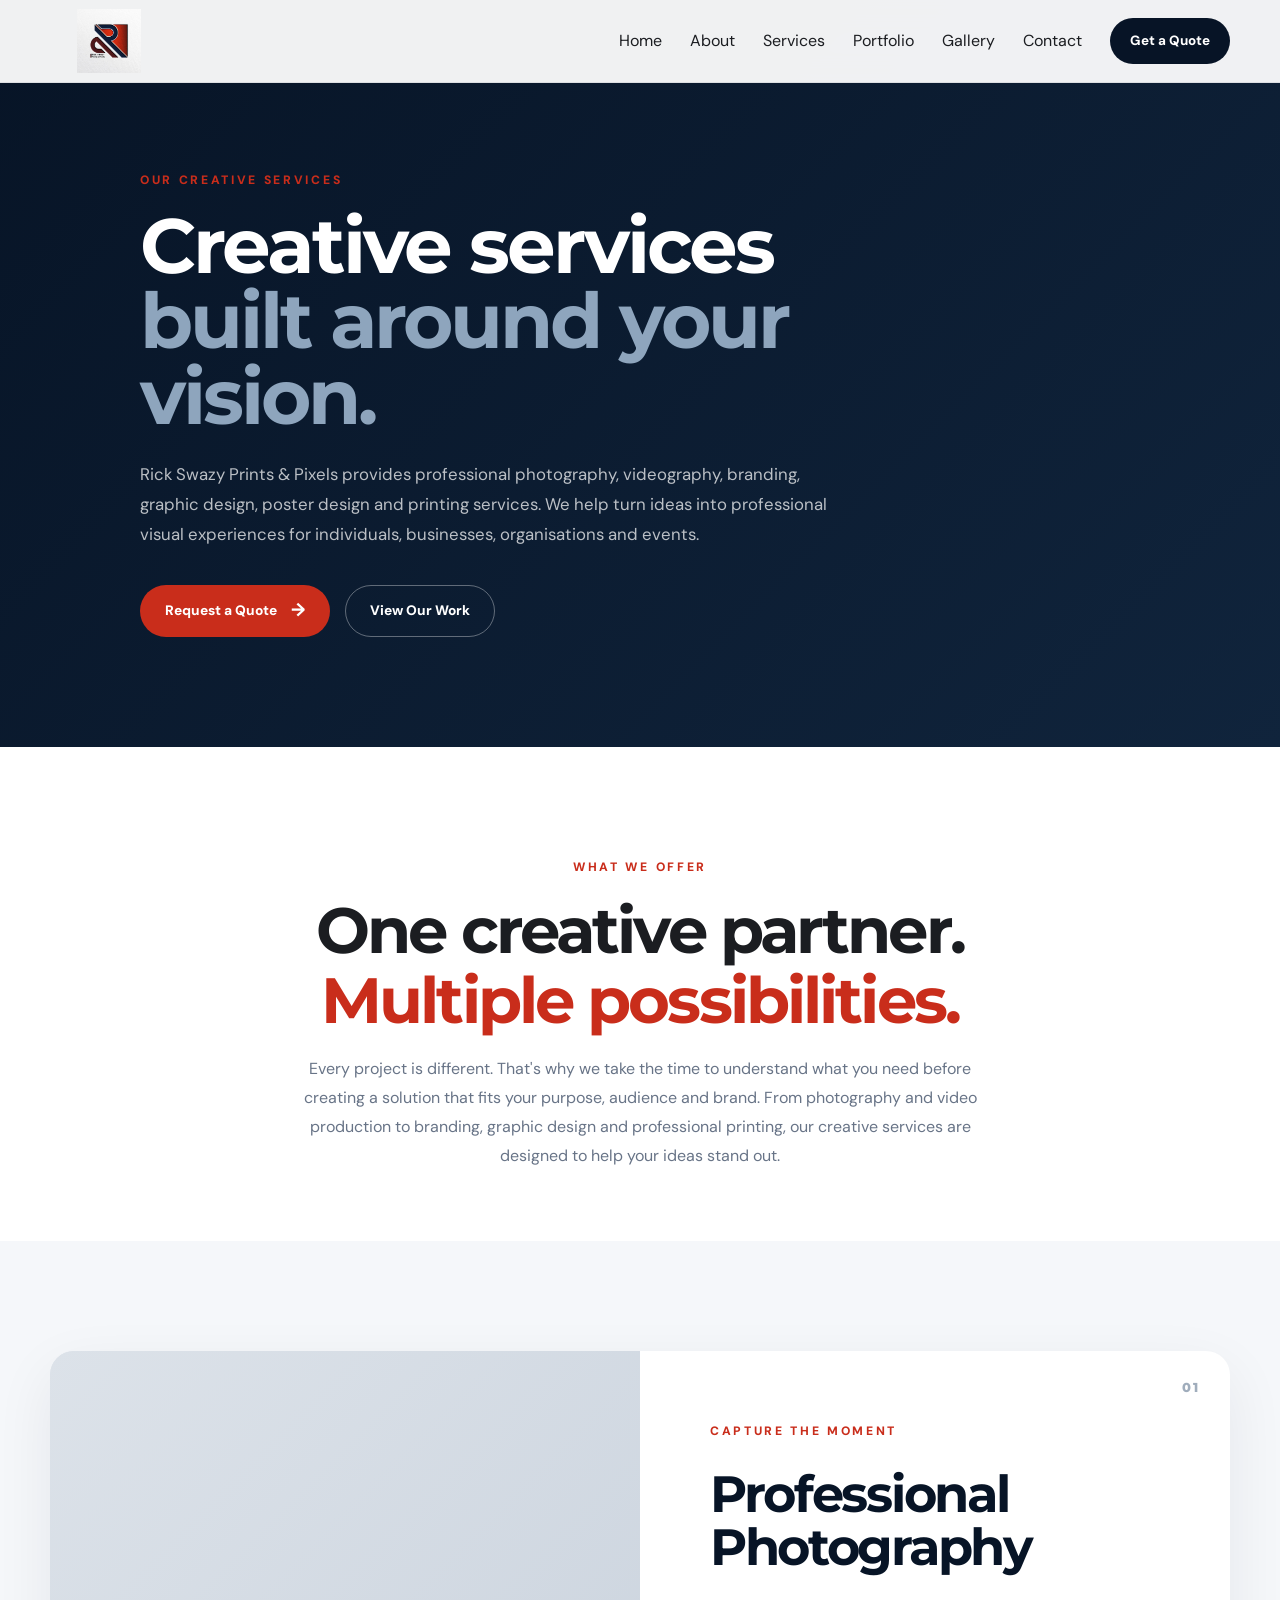
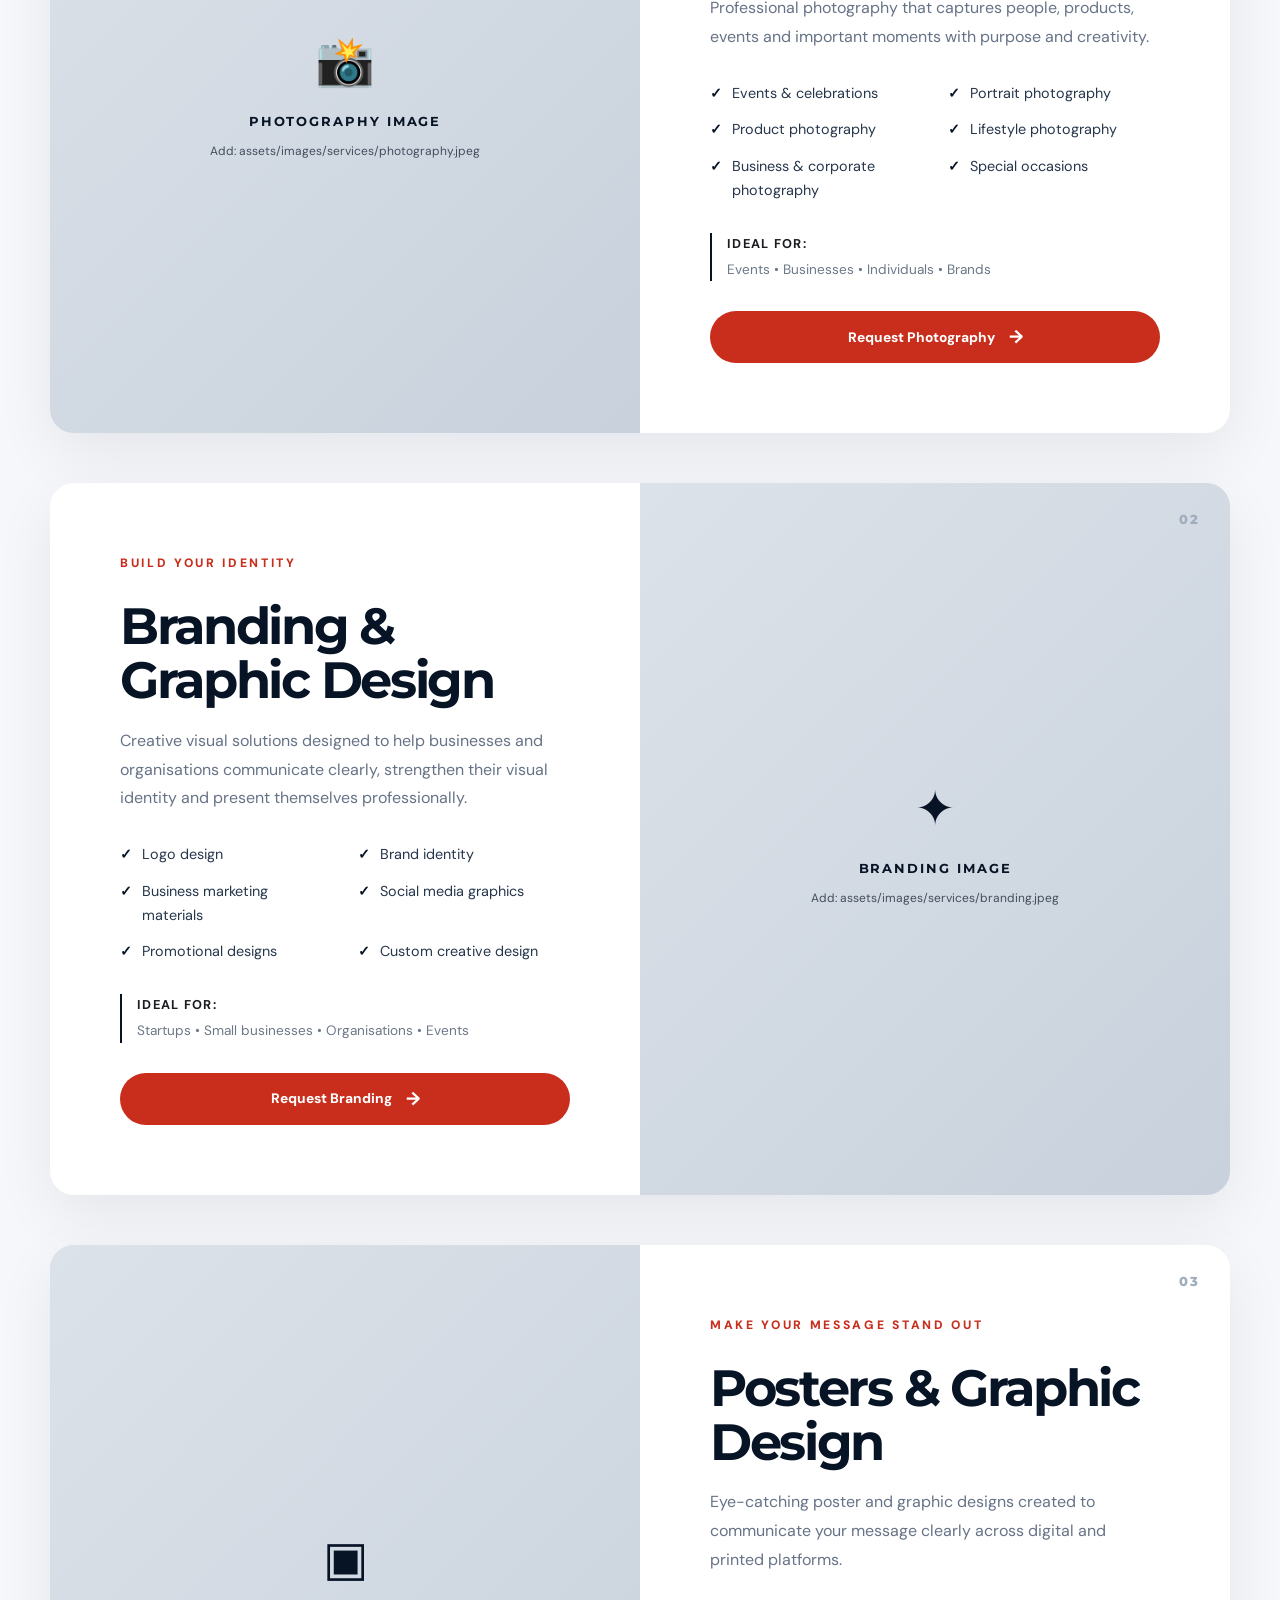
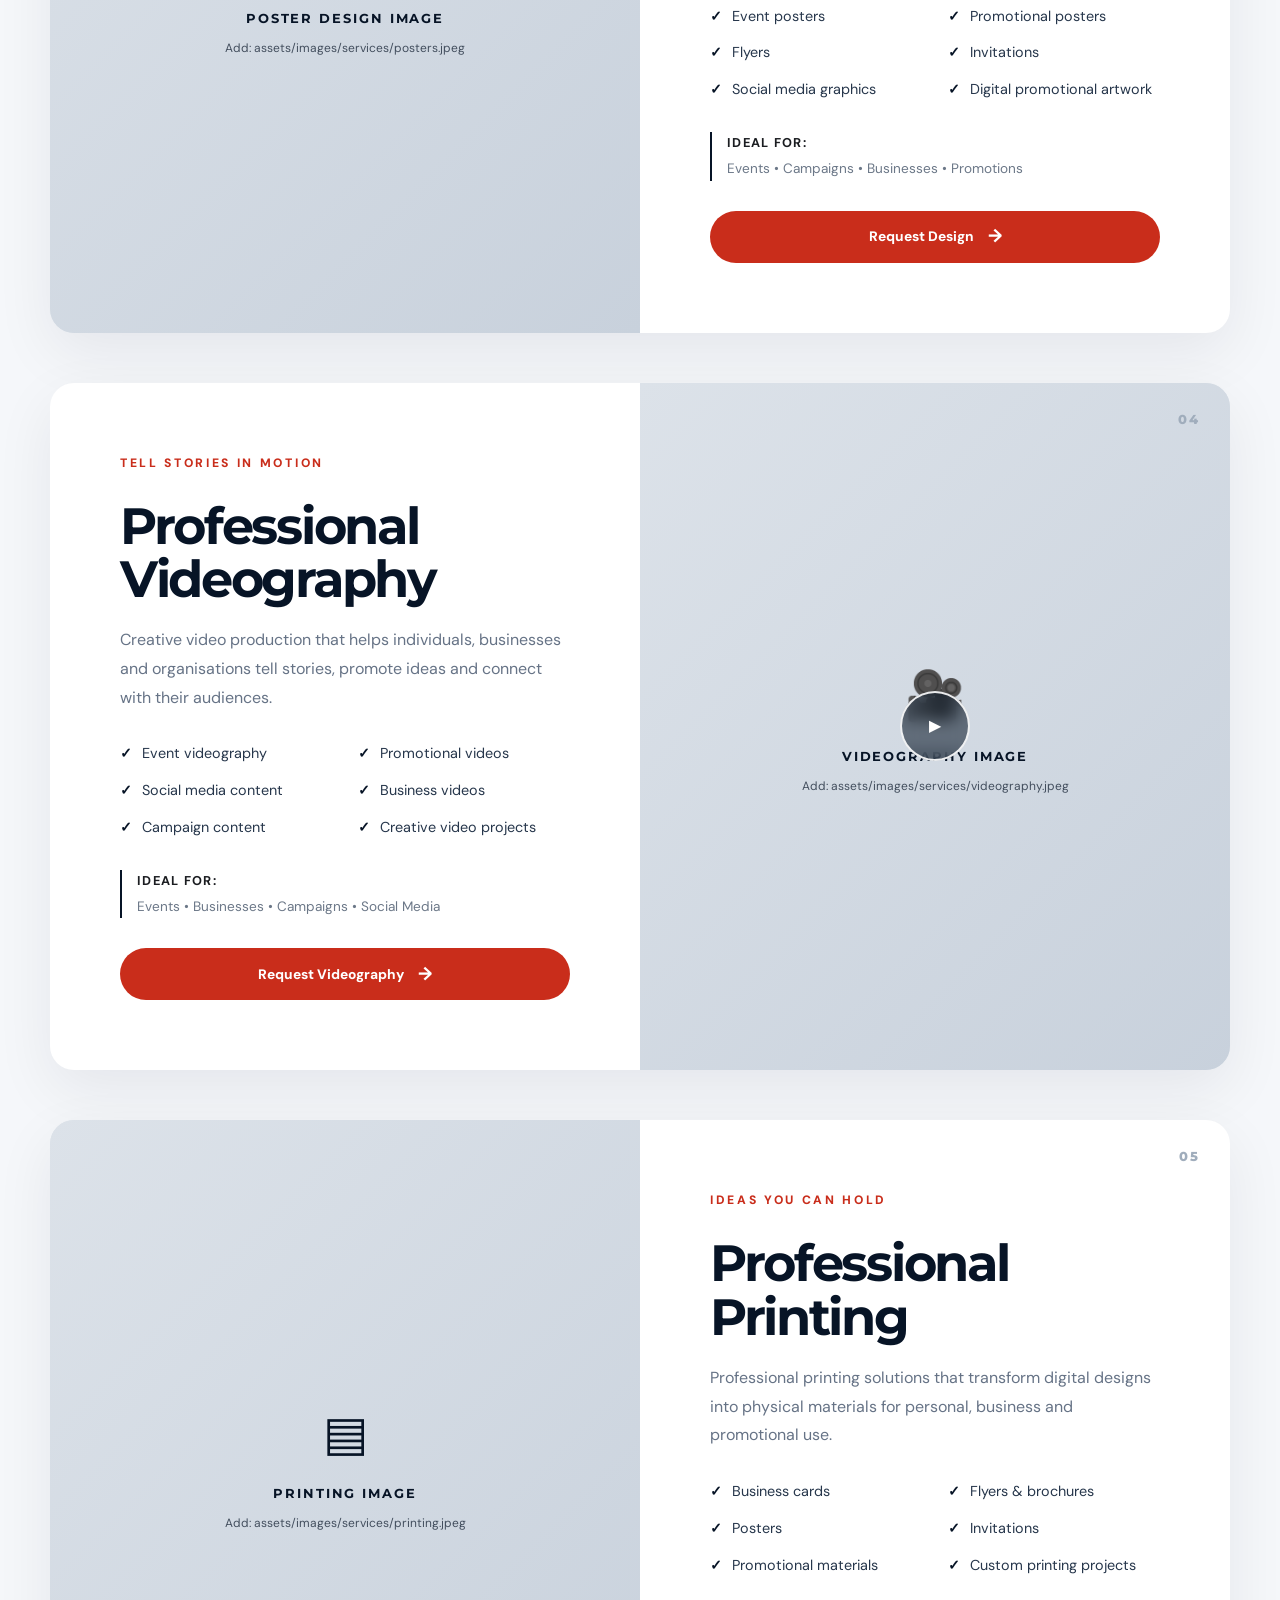
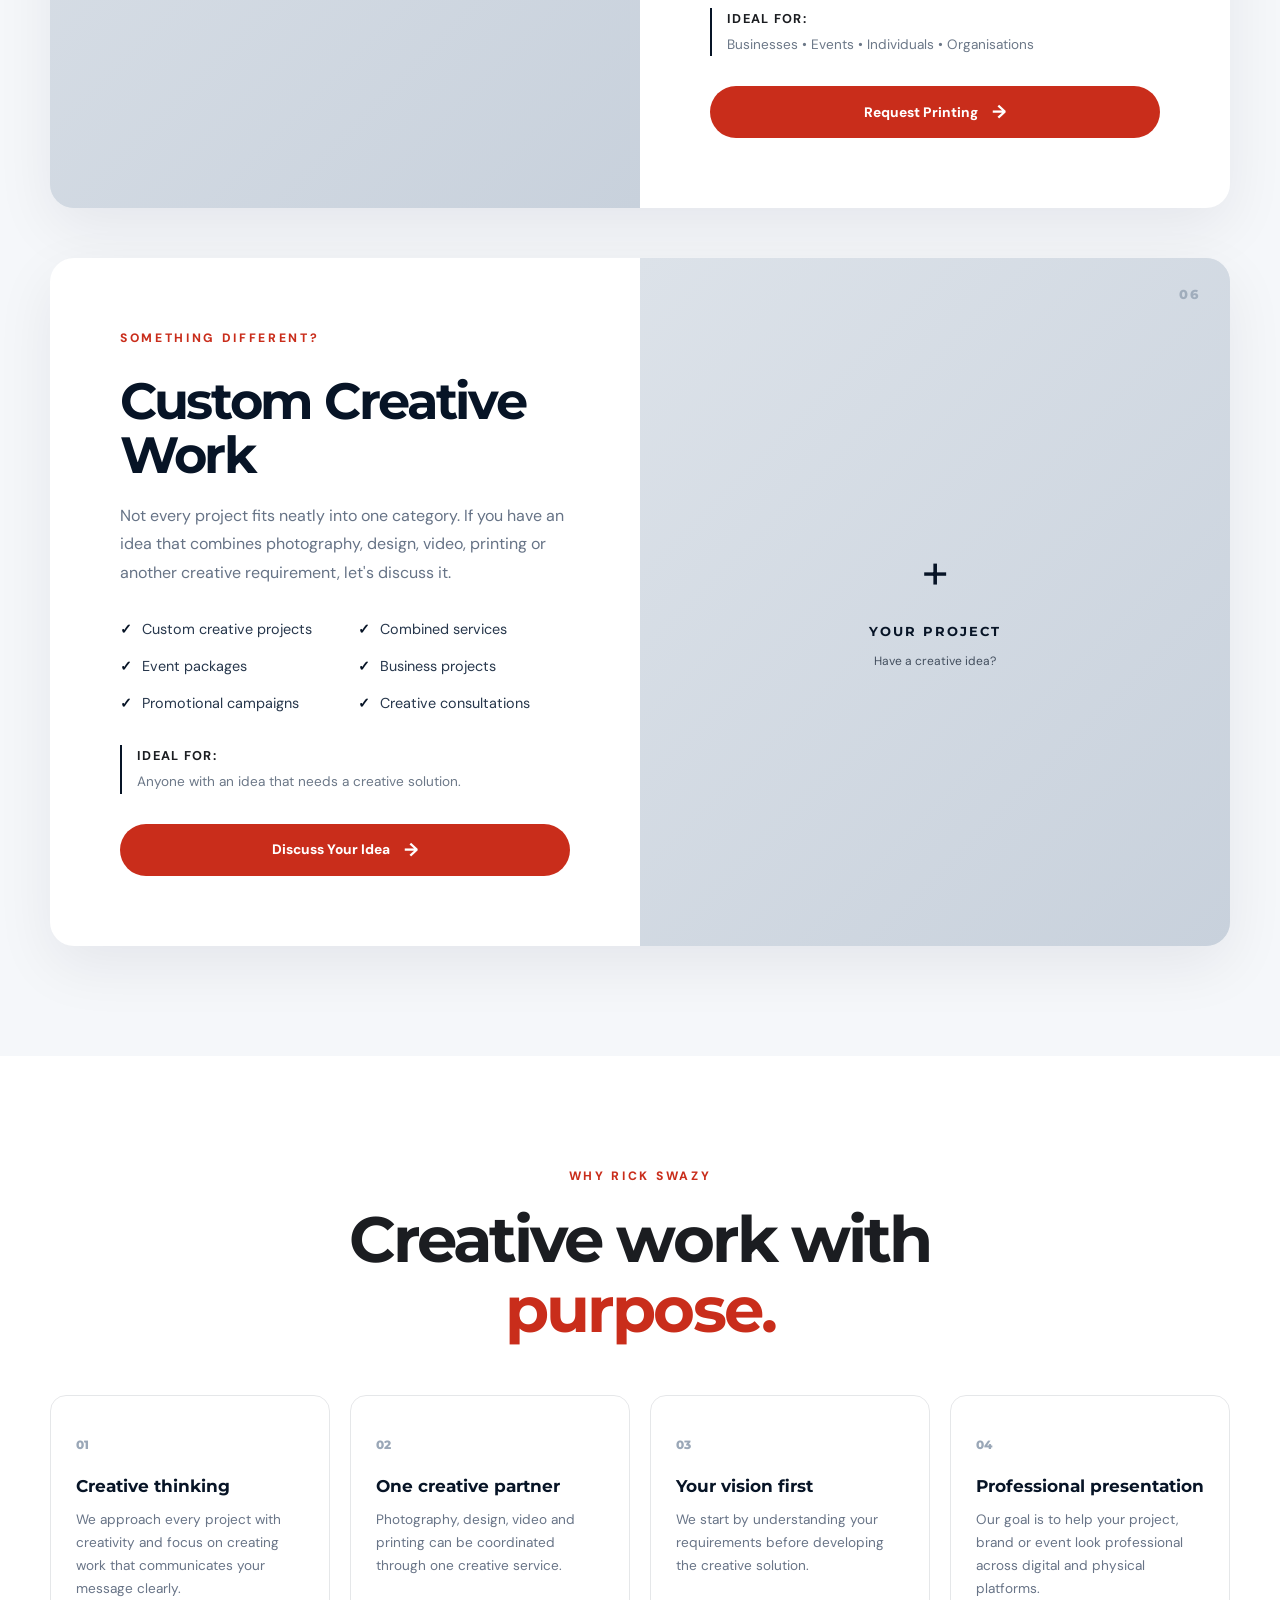
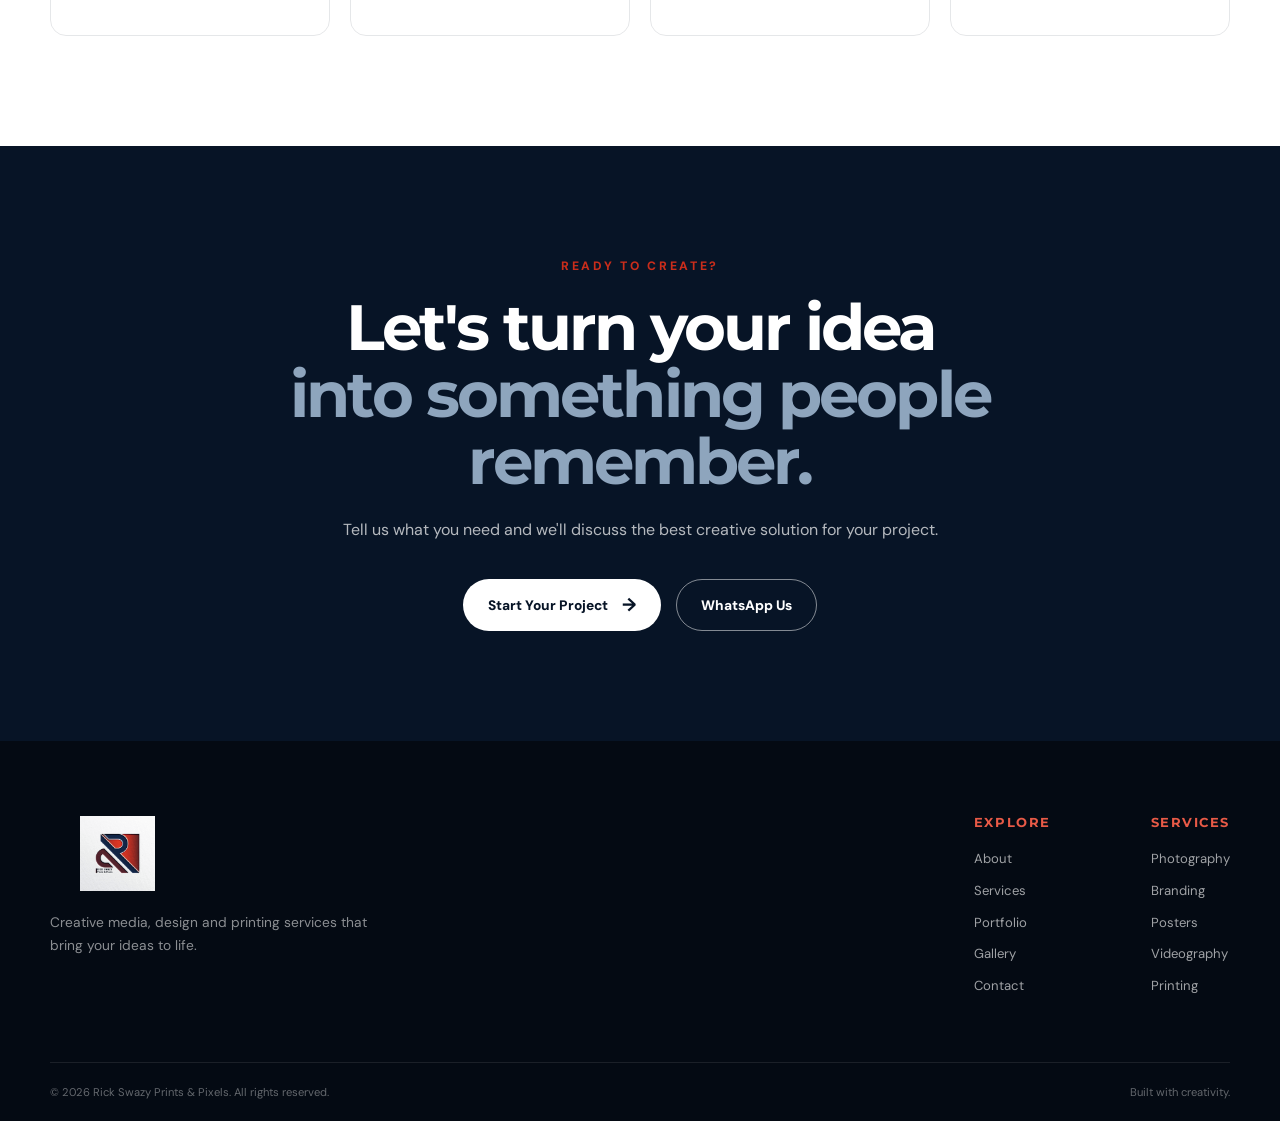
==== commit 28c1a06e: "Improve services page SEO" ====
--- a/services.html
+++ b/services.html
@@ -4,23 +4,68 @@
 
 <head>
 
-```
 <meta charset="UTF-8">
 
 <meta name="viewport"
       content="width=device-width, initial-scale=1.0">
 
+<!-- SEO -->
 <meta name="description"
-      content="Explore Rick Swazy Prints & Pixels photography, branding, graphic design, videography and professional printing services.">
+      content="Explore Rick Swazy Prints & Pixels services including professional photography, videography, branding, graphic design, poster design and printing solutions.">
+
+<meta name="keywords"
+      content="Rick Swazy Prints and Pixels, photography services, videography services, branding, graphic design, poster design, printing services, creative media">
+
+<meta name="author"
+      content="Rick Swazy Prints & Pixels">
+
+<meta name="robots"
+      content="index, follow">
 
 <meta name="theme-color"
       content="#071426">
 
+<!-- Open Graph -->
+<meta property="og:type"
+      content="website">
+
+<meta property="og:title"
+      content="Services | Rick Swazy Prints & Pixels">
+
+<meta property="og:description"
+      content="Photography, videography, branding, graphic design, poster design and professional printing services by Rick Swazy Prints & Pixels.">
+
+<meta property="og:image"
+      content="assets/images/services/photography.jpeg">
+
+<meta property="og:site_name"
+      content="Rick Swazy Prints & Pixels">
+
+<meta property="og:locale"
+      content="en_ZA">
+
+<!-- Twitter / X -->
+<meta name="twitter:card"
+      content="summary_large_image">
+
+<meta name="twitter:title"
+      content="Services | Rick Swazy Prints & Pixels">
+
+<meta name="twitter:description"
+      content="Professional photography, videography, branding, graphic design and printing services from Rick Swazy Prints & Pixels.">
+
+<meta name="twitter:image"
+      content="assets/images/services/photography.jpeg">
+
+<!-- Canonical URL -->
+<link rel="canonical"
+      href="https://rick-swazy-prints-and-pixels.vercel.app/services.html">
+
 <title>
-    Services | Rick Swazy Prints & Pixels
+    Creative Services | Photography, Branding, Videography & Printing | Rick Swazy Prints & Pixels
 </title>
 
-
+<!-- Fonts -->
 <link rel="preconnect"
       href="https://fonts.googleapis.com">
 
@@ -28,11 +73,10 @@
       href="https://fonts.gstatic.com"
       crossorigin>
 
-
 <link href="https://fonts.googleapis.com/css2?family=DM+Sans:wght@400;500;600;700&family=Montserrat:wght@500;600;700;800&display=swap"
       rel="stylesheet">
 
-
+<!-- Styles -->
 <link rel="stylesheet"
       href="../css/style.css">
 
@@ -41,7 +85,7 @@
 
 <link rel="stylesheet"
       href="../css/services.css">
-```
+
 
 </head>
 
@@ -54,16 +98,15 @@
 <header class="site-header"
         id="siteHeader">
 
-```
+
 <div class="container nav-container">
-
 
     <a href="../index.html"
        class="brand"
        aria-label="Rick Swazy Prints and Pixels home">
 
         <img src="../assets/logo/rick-swazy-logo.jpg"
-             alt="Rick Swazy Prints & Pixels logo">
+             alt="Rick Swazy Prints & Pixels creative media and printing logo">
 
     </a>
 
@@ -82,7 +125,8 @@
 
 
     <nav class="main-nav"
-         id="mainNav">
+         id="mainNav"
+         aria-label="Main navigation">
 
         <a href="../index.html">
             Home
@@ -93,7 +137,8 @@
         </a>
 
         <a href="services.html"
-           class="active">
+           class="active"
+           aria-current="page">
             Services
         </a>
 
@@ -117,7 +162,7 @@
     </nav>
 
 </div>
-```
+
 
 </header>
 
@@ -129,11 +174,10 @@
 
 <section class="services-page-hero">
 
-```
 <div class="container">
 
     <p class="eyebrow">
-        OUR SERVICES
+        OUR CREATIVE SERVICES
     </p>
 
 
@@ -144,10 +188,11 @@
 
 
     <p>
-        From capturing important moments to building brands,
-        producing promotional content and bringing designs
-        to life through print, Rick Swazy Prints & Pixels
-        helps turn ideas into professional visual experiences.
+        Rick Swazy Prints & Pixels provides professional
+        photography, videography, branding, graphic design,
+        poster design and printing services. We help turn
+        ideas into professional visual experiences for
+        individuals, businesses, organisations and events.
     </p>
 
 
@@ -173,7 +218,7 @@
     </div>
 
 </div>
-```
+
 
 </section>
 
@@ -183,7 +228,7 @@
 
 <section class="services-intro section-padding">
 
-```
+
 <div class="container">
 
     <div class="section-heading centered reveal">
@@ -203,12 +248,17 @@
             time to understand what you need before creating a
             solution that fits your purpose, audience and brand.
 
+            From photography and video production to branding,
+            graphic design and professional printing, our
+            creative services are designed to help your ideas
+            stand out.
+
         </p>
 
     </div>
 
 </div>
-```
+
 
 </section>
 
@@ -218,7 +268,7 @@
 
 <section class="detailed-services section-padding">
 
-```
+
 <div class="container">
 
 
@@ -232,7 +282,8 @@
         <div class="detailed-service-image image-placeholder-box">
 
             <img src="../assets/images/services/photography.jpeg"
-                 alt="Rick Swazy photography service"
+                 alt="Professional photography service by Rick Swazy Prints & Pixels"
+                 loading="lazy"
                  onerror="this.style.display='none'; this.parentElement.classList.add('show-placeholder');">
 
 
@@ -268,14 +319,14 @@
 
 
             <h2>
-                Photography
+                Professional Photography
             </h2>
 
 
             <p class="service-lead">
                 Professional photography that captures
-                people, products, events and moments with
-                purpose and creativity.
+                people, products, events and important
+                moments with purpose and creativity.
             </p>
 
 
@@ -352,7 +403,8 @@
         <div class="detailed-service-image image-placeholder-box">
 
             <img src="../assets/images/services/branding.jpeg"
-                 alt="Rick Swazy branding and design service"
+                 alt="Branding and graphic design services by Rick Swazy Prints & Pixels"
+                 loading="lazy"
                  onerror="this.style.display='none'; this.parentElement.classList.add('show-placeholder');">
 
 
@@ -388,7 +440,7 @@
 
 
             <h2>
-                Branding & Design
+                Branding & Graphic Design
             </h2>
 
 
@@ -396,7 +448,8 @@
 
                 Creative visual solutions designed to help
                 businesses and organisations communicate
-                clearly and build a recognisable identity.
+                clearly, strengthen their visual identity
+                and present themselves professionally.
 
             </p>
 
@@ -474,7 +527,8 @@
         <div class="detailed-service-image image-placeholder-box">
 
             <img src="../assets/images/services/posters.jpeg"
-                 alt="Rick Swazy poster and graphic design service"
+                 alt="Poster and graphic design service by Rick Swazy Prints & Pixels"
+                 loading="lazy"
                  onerror="this.style.display='none'; this.parentElement.classList.add('show-placeholder');">
 
 
@@ -510,15 +564,15 @@
 
 
             <h2>
-                Posters & Graphics
+                Posters & Graphic Design
             </h2>
 
 
             <p class="service-lead">
 
-                Eye-catching designs created to communicate
-                your message clearly across digital and
-                printed platforms.
+                Eye-catching poster and graphic designs created
+                to communicate your message clearly across
+                digital and printed platforms.
 
             </p>
 
@@ -596,7 +650,8 @@
         <div class="detailed-service-image image-placeholder-box">
 
             <img src="../assets/images/services/videography.jpeg"
-                 alt="Rick Swazy videography service"
+                 alt="Professional videography and video production service by Rick Swazy Prints & Pixels"
+                 loading="lazy"
                  onerror="this.style.display='none'; this.parentElement.classList.add('show-placeholder');">
 
 
@@ -637,13 +692,13 @@
 
 
             <h2>
-                Videography
+                Professional Videography
             </h2>
 
 
             <p class="service-lead">
 
-                Creative video content that helps individuals,
+                Creative video production that helps individuals,
                 businesses and organisations tell stories,
                 promote ideas and connect with their audiences.
 
@@ -723,7 +778,8 @@
         <div class="detailed-service-image image-placeholder-box">
 
             <img src="../assets/images/services/printing.jpeg"
-                 alt="Rick Swazy professional printing service"
+                 alt="Professional printing services by Rick Swazy Prints & Pixels"
+                 loading="lazy"
                  onerror="this.style.display='none'; this.parentElement.classList.add('show-placeholder');">
 
 
@@ -759,7 +815,7 @@
 
 
             <h2>
-                Printing
+                Professional Printing
             </h2>
 
 
@@ -953,7 +1009,7 @@
     </article>
 
 </div>
-```
+
 
 </section>
 
@@ -963,9 +1019,8 @@
 
 <section class="service-benefits section-padding">
 
-```
+
 <div class="container">
-
 
     <div class="section-heading centered reveal">
 
@@ -1060,7 +1115,6 @@
     </div>
 
 </div>
-```
 
 </section>
 
@@ -1070,7 +1124,7 @@
 
 <section class="service-final-cta">
 
-```
+
 <div class="container">
 
     <p class="eyebrow">
@@ -1105,7 +1159,8 @@
         <a href="https://wa.me/27712388484"
            class="btn btn-outline-light"
            target="_blank"
-           rel="noopener noreferrer">
+           rel="noopener noreferrer"
+           aria-label="Contact Rick Swazy Prints and Pixels on WhatsApp">
 
             WhatsApp Us
 
@@ -1114,7 +1169,7 @@
     </div>
 
 </div>
-```
+
 
 </section>
 
@@ -1126,7 +1181,7 @@
 
 <footer class="site-footer">
 
-```
+
 <div class="container footer-top">
 
 
@@ -1222,7 +1277,7 @@
     </p>
 
 </div>
-```
+
 
 </footer>
 
